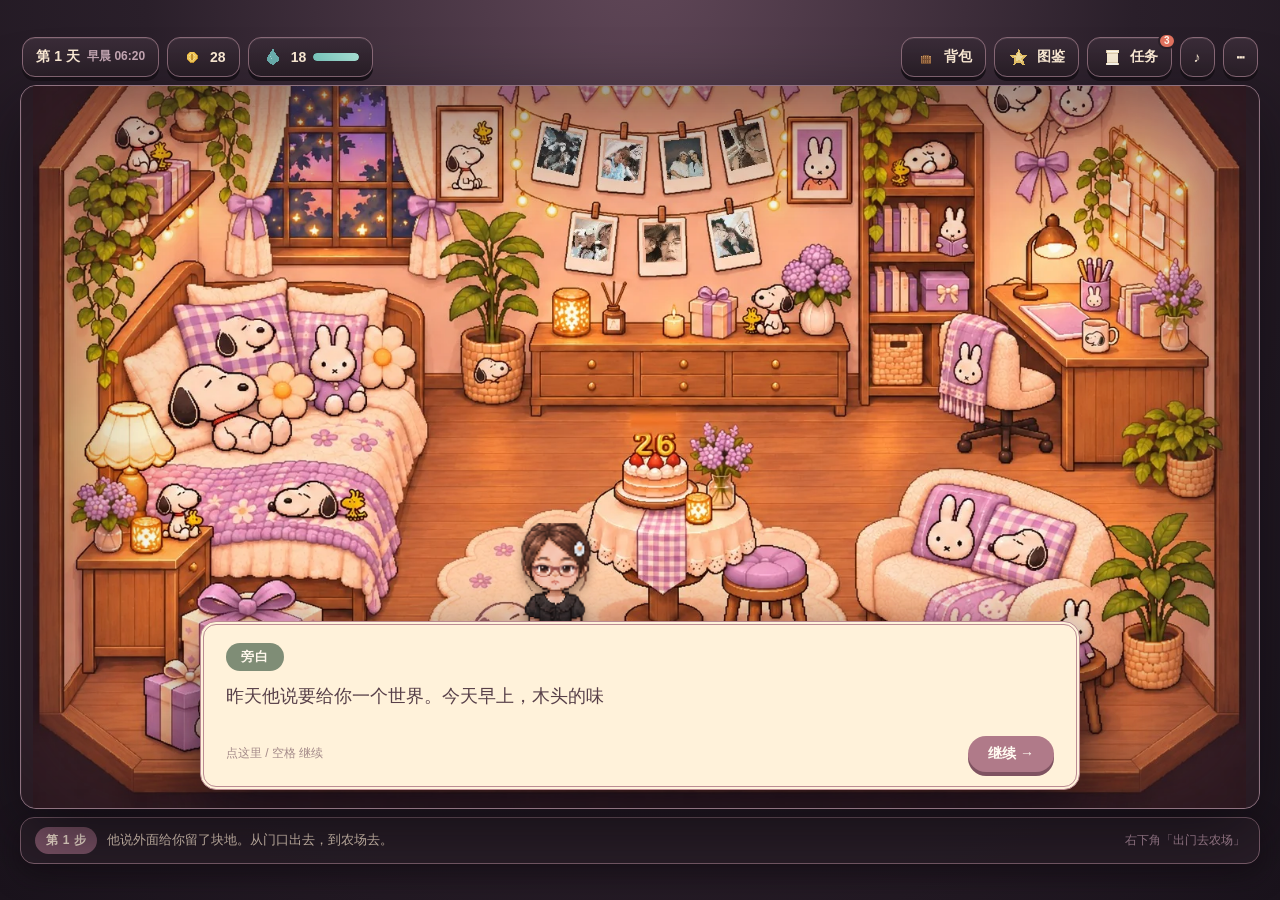
==== world.html @ 927be684 "竖屏适配：cover填满+出口按钮fixed+方向键错开" ====
<!doctype html>
<html lang="zh-CN">
<head>
<meta charset="utf-8">
<meta name="viewport" content="width=device-width, initial-scale=1, viewport-fit=cover">
<meta name="theme-color" content="#2a1f2a">
<link rel="icon" href="assets/icon-192.png" type="image/png">
<link rel="manifest" href="manifest.webmanifest">
<link rel="apple-touch-icon" href="assets/apple-touch-icon.png">
<meta name="apple-mobile-web-app-capable" content="yes">
<meta name="apple-mobile-web-app-title" content="屁屁小屋">
<title>屁屁小屋</title>
<link rel="preload" as="image" href="assets/farm-art.webp">
<link rel="preload" as="image" href="assets/character-sprites-small.webp">
<link rel="stylesheet" href="css/world.css">
</head>
<body data-phase="0">

<div class="game">
  <header class="hud">
    <div class="hud-group">
      <button class="chip day" id="dayChip" title="看看今天的进度">
        <span id="dayLabel">第 1 天</span><span class="sub" id="phaseLabel">早晨</span><span class="wx" id="weatherMark" hidden>☀</span>
      </button>
      <div class="chip" title="金币">
        <img src="assets/ui-coin.png" alt=""><b id="coinValue">0</b>
      </div>
      <div class="chip energy" id="energyChip" title="体力">
        <img src="assets/ui-drop.png" alt=""><b id="energyValue">0</b>
        <span class="bar"><i id="energyBar"></i></span>
      </div>
    </div>
    <div class="hud-group">
      <button class="chip" id="bagButton" title="背包"><img src="assets/tool-basket.png" alt=""><span class="label-long">背包</span></button>
      <button class="chip" id="dexButton" title="图鉴"><img src="assets/ui-star.png" alt=""><span class="label-long">图鉴</span></button>
      <button class="chip" id="questButton" title="任务"><img src="assets/ui-scroll.png" alt=""><span class="label-long">任务</span></button>
      <button class="chip" id="soundButton" title="音乐">♪</button>
      <button class="chip" id="menuButton" title="更多"><span aria-hidden="true">⋯</span></button>
    </div>
  </header>

  <section class="stage" id="stage">
    <div class="art" id="art">

      <!-- ---------------------------------------------------------- 小屋 -->
      <section class="scene" data-scene="cottage">
        <img class="scene-bg" src="assets/room-birthday-26-optimized.webp" alt="温暖的小屋卧室：史努比和米菲的抱枕、照片墙、四份礼物和生日蛋糕" draggable="false">
        <button class="spot" data-action="gallery" style="left:566px;top:120px;width:430px;height:220px" aria-label="看看照片墙"><span class="spot-label">我们的照片</span></button>
        <button class="spot" data-action="gifts" style="left:104px;top:722px;width:430px;height:250px" aria-label="拆礼物"><span class="spot-label">拆礼物</span></button>
        <button class="spot" data-action="cake" style="left:648px;top:452px;width:300px;height:250px" aria-label="看看生日蛋糕"><span class="spot-label">生日蛋糕</span></button>
        <button class="spot" data-action="bed" style="left:86px;top:300px;width:440px;height:460px" aria-label="睡觉"><span class="spot-label">睡觉</span></button>
        <button class="spot" data-action="shelf" style="left:1050px;top:150px;width:190px;height:400px" aria-label="看看书架"><span class="spot-label">书架</span></button>
        <div class="candle-flame" id="flameLeft" style="left:770px;top:542px" hidden aria-hidden="true"></div>
        <div class="candle-flame" id="flameRight" style="left:800px;top:545px" hidden aria-hidden="true"></div>
        <button class="exit" data-exit="farm" style="left:700px;top:916px">出门去农场 →</button>
        <button class="exit" data-exit="tvroom" style="left:1010px;top:952px">客厅 →</button>
      </section>

      <!-- ---------------------------------------------------------- 农场 -->
      <section class="scene" data-scene="farm">
        <img class="scene-bg" src="assets/farm-art.webp" alt="清晨的农场：左边是一间小木屋，中间围着栅栏的一块空地，四周开满向日葵" draggable="false">
        <svg class="field-lines" id="fieldLines" viewBox="0 0 1536 1024" aria-hidden="true"></svg>
        <div class="plots" id="plots"></div>
        <button class="spot" data-action="shop" style="left:118px;top:392px;width:150px;height:150px" aria-label="种子箱"><span class="spot-label">种子箱</span></button>
        <button class="exit" data-exit="cottage" style="left:250px;top:470px">← 回小屋</button>
        <button class="exit" data-exit="lake" style="left:1256px;top:620px">去湖边 →</button>
      </section>

      <!-- ---------------------------------------------------------- 湖边 -->
      <section class="scene" data-scene="lake">
        <img class="scene-bg" src="assets/lake-art.webp" alt="傍晚的湖边：一棵垂柳、木栈道、两张椅子，水面平静" draggable="false">
        <i class="fx water-shine" aria-hidden="true"></i>
        <button class="spot" data-action="fish" style="left:300px;top:470px;width:520px;height:400px" aria-label="在水里钓鱼"><span class="spot-label">钓鱼</span></button>
        <button class="spot spot-rest" data-action="rest" style="left:872px;top:462px;width:222px;height:186px" aria-label="坐在椅子上发呆"><span class="spot-label">发会儿呆</span></button>
        <button class="exit" data-exit="farm" style="left:300px;top:452px">← 回农场</button>
      </section>

      <!-- ---------------------------------------------------------- 客厅 -->
      <section class="scene" data-scene="tvroom">
        <img class="scene-bg" src="assets/tvroom-art.webp" alt="夜里的小客厅：米色沙发、旧电视、落地灯，窗外是星星" draggable="false">
        <i class="fx tv-glow" aria-hidden="true"></i>
        <button class="spot" data-action="tv" style="left:250px;top:262px;width:660px;height:310px" aria-label="一起看电视"><span class="spot-label">一起看电视</span></button>
        <button class="spot" data-action="look" data-text="电视柜最下面那格塞着一叠旧录像带，标签是他写的，字迹很难认。" style="left:452px;top:596px;width:344px;height:104px" aria-label="看看电视柜"><span class="spot-label">看看</span></button>
        <button class="exit" data-exit="cottage" style="left:80px;top:862px">← 回小屋</button>
        <button class="exit" data-exit="bath" style="left:1216px;top:668px">去澡堂 →</button>
      </section>

      <!-- ---------------------------------------------------------- 澡堂 -->
      <section class="scene" data-scene="bath">
        <img class="scene-bg" src="assets/bath-art.webp" alt="木屋澡堂：一只圆木桶冒着热气，木盆、小凳、灯笼" draggable="false">
        <div class="fx steam" aria-hidden="true">
          <i></i><i></i><i></i><i></i><i></i><i></i>
        </div>
        <button class="spot" data-action="bath" style="left:196px;top:458px;width:492px;height:346px" aria-label="一起泡澡"><span class="spot-label">一起泡澡</span></button>
        <button class="spot" data-action="look" data-text="木盆里的水还温着，木瓢浮在上面，慢慢转。" style="left:52px;top:610px;width:176px;height:190px" aria-label="看看木盆"><span class="spot-label">看看</span></button>
        <button class="exit" data-exit="tvroom" style="left:80px;top:880px">← 回客厅</button>
        <button class="exit" data-exit="roof" style="left:1216px;top:700px">上楼顶 →</button>
      </section>

      <!-- ---------------------------------------------------------- 楼顶 -->
      <section class="scene" data-scene="roof">
        <img class="scene-bg" src="assets/roof-art.webp" alt="小楼顶的木台：串灯、坐垫、毯子，远处是湖和银河" draggable="false">
        <i class="fx lamp-glow" aria-hidden="true"></i>
        <i class="fx roof-stars" aria-hidden="true"></i>
        <button class="spot" data-action="stars" style="left:200px;top:664px;width:220px;height:140px" aria-label="坐下看星星"><span class="spot-label">坐下看星星</span></button>
        <button class="spot" data-action="look" data-text="灯笼里的蜡烛只剩一点点，风一大就该灭了。" style="left:548px;top:660px;width:100px;height:160px" aria-label="看看灯笼"><span class="spot-label">看看</span></button>
        <button class="exit" data-exit="bath" style="left:80px;top:900px">← 下楼</button>
      </section>

    </div>

    <div class="night-glow" aria-hidden="true"></div>
    <div class="tint" id="tint" data-phase="0" aria-hidden="true"></div>
    <div class="vignette" aria-hidden="true"></div>
    <div class="ambient" id="ambient" aria-hidden="true"></div>

    <div class="stage-hint" id="stageHint" role="status"></div>

    <nav class="dpad" aria-label="移动">
      <button class="up" data-move="up" aria-label="向上">↑</button>
      <button class="left" data-move="left" aria-label="向左">←</button>
      <button class="down" data-move="down" aria-label="向下">↓</button>
      <button class="right" data-move="right" aria-label="向右">→</button>
    </nav>

    <section class="dialog" id="dialog" role="dialog" aria-live="polite">
      <span class="who" id="dialogWho">他</span>
      <p class="text" id="dialogText"></p>
      <div class="choices" id="dialogChoices" hidden></div>
      <div class="foot">
        <span class="tip" id="dialogTip">点这里 / 空格 继续</span>
        <button class="next" id="dialogNext">继续 →</button>
      </div>
    </section>

    <div class="rotate-note">
      <b>横过来看会更完整 ↻</b>
      <button type="button" id="rotateDismiss">知道了</button>
    </div>
  </section>

  <footer class="taskbar">
    <span class="tag" id="taskTag">今天</span>
    <p id="taskText">先从小屋里出去，看看外面</p>
    <span class="hint" id="taskHint">点地面走动 · 点亮起来的地方</span>
  </footer>
</div>

<div class="toasts" id="toasts" aria-live="polite"></div>

<div class="wish-overlay" id="wishOverlay" hidden>
  <div class="wish-card">
    <img src="assets/wish-cake.png" alt="插着蜡烛的生日蛋糕">
    <p class="kicker" id="wishKicker">26 岁啦</p>
    <h2 id="wishTitle">愿望也一起许好了</h2>
    <p id="wishNote">蜡烛替你把愿望带走了。接下来的日子，慢慢等它实现。</p>
    <button class="btn" id="wishButton">看看他写了什么</button>
  </div>
</div>

<div class="fade" id="fade"></div>

<script src="js/core.js"></script>
<script src="js/weather.js"></script>
<script src="js/ambient.js"></script>
<script src="js/achv.js"></script>
<script src="js/events.js"></script>
<script src="js/daily.js"></script>
<script src="js/ui.js"></script>
<script src="js/world.js"></script>
<script src="js/farm.js"></script>
<script src="js/fishing.js"></script>
<script src="js/rest.js"></script>
<script src="js/npc.js"></script>
<script src="js/story.js"></script>
<script src="js/dinner.js"></script>
<script src="js/moments.js"></script>
<script src="js/boot.js"></script>
<script src="js/pwa.js"></script>
</body>
</html>
---- css/world.css ----
/* 屁屁小屋 · 世界样式
   场景美术是 1536×1024 的定尺寸图层，用 transform 缩放贴合屏幕；
   场景内所有元素都用美术像素坐标，跟着图层一起缩放。 */

*, *::before, *::after { box-sizing: border-box; }

:root {
  --art-w: 1536px;
  --art-h: 1024px;
  --paper: #fff2da;
  --paper-2: #fbe4c6;
  --ink: #584049;
  --ink-soft: #8a6b70;
  --rose: #b07a89;
  --rose-dark: #7f5361;
  --lav: #b9a2cf;
  --gold: #f2ce85;
  --frame: #3b2b33;
  --shadow: 0 18px 46px #1b11188c;
}

html, body { margin: 0; min-height: 100%; }
body {
  background: radial-gradient(ellipse at 50% -10%, #63495a 0%, #2a1f2a 55%, #1b141d 100%);
  color: #fdf4e3;
  font-family: Nunito, "Noto Sans SC", "Microsoft YaHei", sans-serif;
  display: grid;
  place-items: center;
  padding: clamp(8px, 1.6vw, 22px);
  min-height: 100vh;
  overflow: hidden;
}
button { font: inherit; color: inherit; }
[hidden] { display: none !important; }

.game {
  width: min(1240px, 100%);
  display: flex;
  flex-direction: column;
  gap: 8px;
}

/* ------------------------------------------------------------------ hud --- */
.hud {
  display: flex;
  align-items: center;
  justify-content: space-between;
  gap: 10px;
  padding: 0 2px;
}
.hud-group { display: flex; align-items: center; gap: 8px; min-width: 0; }
.chip {
  display: inline-flex;
  align-items: center;
  gap: 7px;
  height: 40px;
  padding: 0 13px;
  border-radius: 13px;
  border: 1px solid #8a6a78;
  background: linear-gradient(#3a2c38, #2b2029);
  box-shadow: 0 4px 0 #1a131a, inset 0 1px 0 #ffffff14;
  color: #ffeed8;
  font-size: 14px;
  font-weight: 800;
  cursor: default;
  white-space: nowrap;
}
.chip img { width: 22px; height: 22px; image-rendering: pixelated; }
.chip[data-badge] { position: relative; }
.chip[data-badge]::after {
  content: attr(data-badge);
  position: absolute;
  top: -5px; right: -5px;
  min-width: 16px;
  height: 16px;
  padding: 0 4px;
  border-radius: 99px;
  background: #e2725f;
  border: 2px solid #2b2029;
  color: #fff6ea;
  font-size: 10px;
  line-height: 12px;
  font-weight: 800;
  text-align: center;
}
.chip .sub { color: #c7a9b6; font-weight: 600; font-size: 12px; }
.chip.day { cursor: pointer; }
.chip.energy .bar {
  position: relative;
  width: 46px;
  height: 8px;
  border-radius: 999px;
  background: #1d161d;
  overflow: hidden;
  box-shadow: inset 0 1px 2px #00000080;
}
.chip.energy .bar i {
  position: absolute; inset: 0 auto 0 0;
  width: 100%;
  background: linear-gradient(90deg, #7cc9c0, #a9e2d6);
  border-radius: 999px;
  transition: width .3s;
}
.chip.energy.low .bar i { background: linear-gradient(90deg, #e08a6a, #f0b07a); }

.hud button.chip { cursor: pointer; }
.hud button.chip:hover { background: linear-gradient(#4a3746, #352832); }
.hud button.chip:active { transform: translateY(2px); box-shadow: 0 2px 0 #1a131a; }

/* ----------------------------------------------------------------- stage --- */
.stage {
  position: relative;
  width: 100%;
  height: clamp(300px, calc(100vh - 176px), 760px);
  border-radius: 16px;
  border: 1px solid #8f7280;
  background: var(--frame);
  overflow: hidden;
  isolation: isolate;
  box-shadow: 0 26px 70px #0a060b99, inset 0 0 0 1px #ffffff10;
  touch-action: none;
}
.art {
  position: absolute;
  left: 0; top: 0;
  width: var(--art-w);
  height: var(--art-h);
  transform-origin: 0 0;
  will-change: transform;
  image-rendering: auto;
}
.scene {
  position: absolute;
  inset: 0;
  width: var(--art-w);
  height: var(--art-h);
  opacity: 0;
  pointer-events: none;
  transition: opacity .38s ease;
}
.scene.active { opacity: 1; pointer-events: auto; }
.scene-bg {
  position: absolute;
  inset: 0;
  width: 100%;
  height: 100%;
  user-select: none;
  -webkit-user-drag: none;
  image-rendering: auto;
}
.scene[data-scene="cottage"] .scene-bg { image-rendering: auto; }

/* hotspots ---------------------------------------------------------------- */
.spot {
  position: absolute;
  border: 0;
  padding: 0;
  background: transparent;
  border-radius: 18px;
  cursor: pointer;
  z-index: 40;
}
.spot::before {
  content: "";
  position: absolute;
  inset: 0;
  border-radius: 18px;
  border: 2px dashed transparent;
  transition: border-color .18s, background .18s, box-shadow .18s;
}
.spot:hover::before, .spot:focus-visible::before {
  border-color: #ffe9b3aa;
  background: #ffe9b31f;
  box-shadow: 0 0 26px #ffd98a55;
}
.spot:focus-visible { outline: none; }
.spot-label {
  position: absolute;
  left: 50%;
  top: 100%;
  transform: translate(-50%, 6px);
  padding: 8px 14px;
  border-radius: 999px;
  background: #2c2029ee;
  border: 1px solid #f0cf9c99;
  color: #ffeacd;
  font-size: 20px;
  font-weight: 800;
  white-space: nowrap;
  opacity: 0;
  transition: opacity .16s, transform .16s;
  pointer-events: none;
  box-shadow: 0 8px 20px #160e16aa;
}
.spot:hover .spot-label, .spot:focus-visible .spot-label { opacity: 1; transform: translate(-50%, 2px); }
.spot.pulse::before { animation: spot-pulse 2.4s ease-in-out infinite; }
@keyframes spot-pulse {
  0%, 100% { border-color: #ffe9b300; }
  45% { border-color: #ffe9b3b3; box-shadow: 0 0 30px #ffd98a66; }
}

/* floating scene exits ---------------------------------------------------- */
.exit {
  position: absolute;
  z-index: 60;
  display: inline-flex;
  align-items: center;
  gap: 8px;
  padding: 12px 20px;
  border-radius: 999px;
  border: 2px solid #f5d7a6;
  background: #3b2a38e6;
  color: #ffeacd;
  font-size: 21px;
  font-weight: 800;
  cursor: pointer;
  box-shadow: 0 8px 22px #170f16aa, inset 0 1px 0 #ffffff22;
  transform: translate(-50%, -50%);
  transition: transform .16s, background .16s;
  white-space: nowrap;
}
.exit:hover { background: #6b4a63ee; transform: translate(-50%, -50%) scale(1.04); }
.exit.pulse { animation: exit-pulse 1.8s ease-in-out infinite; }
@keyframes exit-pulse {
  50% { box-shadow: 0 8px 22px #170f16aa, 0 0 0 6px #ffdf9a33, 0 0 34px #ffd98a88; border-color: #fff0c6; }
}
.exit:active { transform: translate(-50%, -50%) scale(.97); }
/* 竖屏下出口按钮脱离场景、绝对定位到 stage 角落（方向键上方） */
.exit.exit-fixed {
  position: absolute;
  z-index: 96;
  transform: none;
  font-size: 14px;
  padding: 9px 14px;
}

/* field ------------------------------------------------------------------- */
.plots { position: absolute; inset: 0; z-index: 20; }
.field-lines {
  position: absolute;
  inset: 0;
  width: 100%;
  height: 100%;
  z-index: 24;
  pointer-events: none;
  overflow: visible;
}
.field-lines path {
  fill: none;
  stroke: #fff3cf;
  stroke-opacity: .5;
  stroke-width: 3.4;
  stroke-dasharray: 11 13;
  stroke-linecap: round;
}
.plot-zone {
  position: absolute;
  pointer-events: none;
  transition: background .2s;
}
.plot-zone.tilled { background: transparent; box-shadow: none; }
.plot-zone i { position: absolute; inset: 0; display: block; }
.plot-zone .soil {
  background-repeat: repeat;
  background-size: 26px 26px;
  image-rendering: pixelated;
  opacity: 0;
  transition: opacity .3s;
  /* 每格往里缩一点，格子之间留出地缝，不然十二块会连成一大片 */
  transform: scale(.93);
  transform-origin: 50% 55%;
  box-shadow: inset 0 0 0 1px #00000022;
}
.plot-zone.tilled .soil { opacity: 1; }
.plot-zone.dry .soil { background-image: url('../assets/soil-dry.png'); }
.plot-zone.wet .soil { background-image: url('../assets/soil-wet.png'); }
.plot-zone .hover { background: #fff6d6; opacity: 0; transition: opacity .15s; }
.plot { position: absolute; border: 0; background: transparent; padding: 0; cursor: pointer; }
.plot:hover + .plot-zone .hover { opacity: .16; }
.plot .crop {
  position: absolute;
  left: 50%;
  bottom: 30%;
  transform: translate(-50%, 0);
  image-rendering: pixelated;
  pointer-events: none;
  filter: drop-shadow(0 7px 5px #3a2a2366);
  opacity: 0;
  transition: opacity .25s;
}
.plot.has-crop .crop { opacity: 1; }
.plot-zone.ripe { animation: ripe-glow 1.9s ease-in-out infinite; }
@keyframes ripe-glow { 50% { box-shadow: inset 0 0 30px #ffd97caa; background: #ffd97c1f; } }

/* actors ------------------------------------------------------------------ */
.actor {
  position: absolute;
  width: 236px;
  height: 236px;
  z-index: 30;
  background-image: url("../assets/character-sprites-small.webp");
  background-repeat: no-repeat;
  background-size: 400% 500%;
  background-position: calc(var(--frame, 0) * 33.3333%) calc(var(--row, 4) * 25%);
  image-rendering: pixelated;
  /* 姿态靠 --pose-w / --pose-h / --pose-lift 三个变量改写，不换精灵表：
     压扁 = 蹲下或坐下，前倾 = 用力，原样 = 站着走。 */
  transform:
    translate(-50%, calc(-82% - var(--hop, 0px) + var(--pose-lift, 0%)))
    scale(calc(var(--depth, 1) * var(--pose-w, 1)), calc(var(--depth, 1) * var(--pose-h, 1) * var(--breath, 1)))
    rotate(var(--tilt, 0deg));
  transform-origin: 50% 82%;
  transition: transform .24s ease-out;
  pointer-events: none;
  filter: drop-shadow(0 8px 6px #3d2a2166);
  will-change: left, top, transform;
}
.actor[data-pose="sit"] { --pose-h: .74; --pose-w: 1.1; --pose-lift: -7%; }
.actor[data-pose="sleep"] { --pose-h: .46; --pose-w: 1.7; --pose-lift: -16%; }
.actor[data-pose="fish"] { --pose-h: .97; --pose-w: 1.03; --pose-lift: 1%; }
.actor[data-pose="dig"] { --pose-h: .84; --pose-w: 1.08; --pose-lift: 2%; }
.actor[data-pose="reach"] { --pose-h: .93; --pose-w: 1.04; --pose-lift: 1%; }
.actor.shadowed { filter: drop-shadow(0 8px 6px #3d2a2166); }
/* 走路时逐帧改 --hop / --tilt，过渡会把这份起伏抹平，所以走起来先关掉，
   停下再打开，收步就有一下自然的回弹。 */
.actor[data-moving="1"] { transition: none; }

/* 手上的东西 —— 挂在角色里面，跟着一起缩放 ------------------------------- */
.prop {
  position: absolute;
  left: 50%;
  top: 50%;
  transform-origin: 50% 100%;
  opacity: 0;
  pointer-events: none;
  transition: opacity .2s;
}
.actor[data-hold="rod"] .prop-rod,
.actor[data-hold="hoe"] .prop-hoe,
.actor[data-hold="can"] .prop-can,
.actor[data-hold="basket"] .prop-basket,
.npc[data-hold="rod"] .prop-rod,
.npc[data-hold="hoe"] .prop-hoe { opacity: 1; }
/* 他的竿比她的短一点，免得伸到别人身上 */
.npc[data-hold="rod"] .prop-rod {
  width: 146px;
  margin-left: -84px;
  margin-top: -10px;
  transform: rotate(16deg);
}
.npc[data-hold="hoe"] .prop-hoe {
  width: 96px;
  margin-left: -22px;
}
.npc[data-pose="fish"] { --pose-h: .97; --pose-w: 1.03; --pose-lift: 1%; }
.npc[data-pose="sleep"] { --pose-h: .46; --pose-w: 1.7; --pose-lift: -16%; }
.npc[data-pose="dig"] { --pose-h: .84; --pose-w: 1.08; --pose-lift: 2%; }
.npc[data-pose="dig"] .prop-hoe { animation: hoe-swing .5s ease-in-out; }

/* 鱼竿：右端是握把（贴着手），左端挑向水面，杆尖略高 */
.prop-rod {
  width: 214px;
  height: 6px;
  left: 50%;
  top: 50%;
  margin-left: -126px;
  margin-top: 8px;
  border-radius: 3px;
  transform-origin: 100% 50%;
  transform: rotate(12deg);
  background: linear-gradient(270deg, #3f2a1a, #6f4c2f 30%, #a3764a 80%, #f0dfba);
  box-shadow: 0 0 0 1.5px #25170faa, 0 3px 5px #25170f55;
}
.prop-rod::after {
  content: '';
  position: absolute;
  left: -3px;
  top: 1px;
  width: 10px;
  height: 3px;
  border-radius: 2px;
  background: #f0e2c6;
}
.prop-rod::before {
  content: '';
  position: absolute;
  right: 40px;
  top: 50%;
  width: 13px;
  height: 11px;
  margin-top: -6px;
  border-radius: 3px;
  background: #3f2c1e;
  box-shadow: inset 0 2px 0 #6d4d33;
}
.prop-hoe {
  width: 104px;
  height: 7px;
  margin-left: -26px;
  margin-top: 6px;
  border-radius: 4px;
  background: linear-gradient(90deg, #7d5637, #a97c50);
  transform: rotate(-40deg);
  transform-origin: 100% 50%;
  box-shadow: 0 2px 0 #3d2a1e55;
}
.prop-hoe::after {
  content: '';
  position: absolute;
  left: -14px;
  top: -6px;
  width: 22px;
  height: 20px;
  border-radius: 4px 4px 10px 4px;
  background: linear-gradient(160deg, #cfd6dd, #8e9aa6);
  box-shadow: inset 0 -3px 0 #6f7a84;
}
.actor[data-pose="dig"] .prop-hoe { animation: hoe-swing .5s ease-in-out; }
@keyframes hoe-swing {
  0% { transform: rotate(-40deg); }
  34% { transform: rotate(-78deg); }
  68% { transform: rotate(-14deg); }
  100% { transform: rotate(-40deg); }
}
.actor-shadow {
  position: absolute;
  width: 108px;
  height: 30px;
  border-radius: 50%;
  background: radial-gradient(ellipse, #2f2028bb 0%, #2f202855 46%, transparent 72%);
  transform: translate(-50%, -30%);
  z-index: 29;
  pointer-events: none;
  will-change: left, top;
}

/* the boy ---------------------------------------------------------------- */
.npc {
  position: absolute;
  width: 236px;
  height: 236px;
  background-image: url("../assets/male-sprites-v1-small.webp");
  background-repeat: no-repeat;
  background-size: 400% 500%;
  background-position: calc(var(--frame, 0) * 33.3333%) calc(var(--row, 0) * 25%);
  image-rendering: pixelated;
  transform:
    translate(-50%, calc(-82% + var(--bob, 0px) + var(--pose-lift, 0%)))
    scale(calc(var(--depth, 1) * var(--pose-w, 1)), calc(var(--depth, 1) * var(--pose-h, 1) * var(--breath, 1)))
    rotate(var(--tilt, 0deg));
  transform-origin: 50% 82%;
  /* 这两条原来写了两遍 transition，后者把 transform 的过渡整条盖掉了，
     所以他换姿态是瞬移。合成一条。 */
  transition: transform .24s ease-out, opacity .3s;
  pointer-events: none;
  filter: drop-shadow(0 8px 6px #3d2a2166);
  will-change: left, top;
}
.npc-shadow {
  position: absolute;
  width: 104px;
  height: 28px;
  border-radius: 50%;
  background: radial-gradient(ellipse, #2f2028b3 0%, #2f202855 46%, transparent 72%);
  transform: translate(-50%, -30%);
  pointer-events: none;
}
.npc-bubble {
  position: absolute;
  left: 50%;
  top: -18px;
  transform: translate(-50%, -100%);
  min-width: 46px;
  height: 46px;
  padding: 0 10px;
  border-radius: 999px;
  background: #fff4dd;
  border: 3px solid #b0808f;
  color: #7d5464;
  font-size: 26px;
  font-weight: 800;
  line-height: 40px;
  text-align: center;
  box-shadow: 0 7px 16px #24152199;
  animation: bubble-bob 2s ease-in-out infinite;
}
.npc-bubble::after {
  content: "";
  position: absolute;
  left: 50%;
  bottom: -11px;
  transform: translateX(-50%);
  border-width: 11px 9px 0;
  border-style: solid;
  border-color: #fff4dd transparent transparent;
}
@keyframes bubble-bob { 50% { transform: translate(-50%, -112%); } }

.hearts {
  position: absolute;
  left: 50%;
  top: -30px;
  transform: translateX(-50%);
  display: flex;
  gap: 4px;
  font-size: 22px;
  color: #ff9db8;
  text-shadow: 0 3px 6px #7c3f5b;
  pointer-events: none;
}

/* quest arrow ------------------------------------------------------------- */
.quest-arrow {
  position: absolute;
  z-index: 70;
  width: 54px;
  height: 54px;
  transform: translate(-50%, -100%);
  pointer-events: none;
  animation: arrow-bob 1.4s ease-in-out infinite;
  filter: drop-shadow(0 4px 6px #2a1a26aa);
}
.quest-arrow::before {
  content: "";
  position: absolute;
  inset: 0;
  background: #ffdf9a;
  clip-path: polygon(50% 100%, 0 22%, 26% 22%, 26% 0, 74% 0, 74% 22%, 100% 22%);
  border-radius: 6px;
}
@keyframes arrow-bob { 50% { transform: translate(-50%, -118%); } }

/* time of day ------------------------------------------------------------- */
.tint {
  position: absolute;
  inset: -2%;
  z-index: 80;
  pointer-events: none;
  transition: background 1.6s ease, opacity 1.6s ease;
  mix-blend-mode: normal;
}
.tint[data-phase="1"] { background: linear-gradient(#ffdca81f, #ffbb7a0f); }
.tint[data-phase="2"] { background: linear-gradient(#ff9a5a3d, #a8477a3d); }
.tint[data-phase="3"] { background: linear-gradient(#2a2352b8, #120f2ed9); }
.vignette {
  position: absolute;
  inset: 0;
  z-index: 81;
  pointer-events: none;
  box-shadow: inset 0 0 120px 30px #1a0f18a0;
}
.night-glow {
  position: absolute;
  inset: 0;
  z-index: 82;
  pointer-events: none;
  opacity: 0;
  transition: opacity 1.4s;
  background:
    radial-gradient(circle at 24% 44%, #ffd98a2e 0%, transparent 34%),
    radial-gradient(circle at 76% 46%, #ffd98a26 0%, transparent 32%);
}
.stage[data-phase="3"] .night-glow { opacity: 1; }

/* 发呆：光变软，几粒浮尘慢慢往上飘 ---------------------------------------- */
.doze {
  position: absolute;
  inset: 0;
  z-index: 83;
  pointer-events: none;
  opacity: 0;
  transition: opacity 1.1s ease;
  background:
    radial-gradient(ellipse at 50% 64%, #ffe7bb00 34%, #2a1a2659 100%),
    linear-gradient(#ffe9c21f, #ffe9c20a);
}
.doze.show { opacity: 1; }
.doze i {
  position: absolute;
  width: 5px;
  height: 5px;
  border-radius: 50%;
  background: #fff5da;
  box-shadow: 0 0 9px #ffe4a6;
  opacity: 0;
}
.doze.show i { animation: doze-mote 6.4s linear infinite; }
.doze i:nth-child(1) { left: 18%; bottom: 26%; animation-delay: 0s; }
.doze i:nth-child(2) { left: 31%; bottom: 34%; animation-delay: 1.4s; }
.doze i:nth-child(3) { left: 47%; bottom: 22%; animation-delay: 2.6s; }
.doze i:nth-child(4) { left: 62%; bottom: 31%; animation-delay: .8s; }
.doze i:nth-child(5) { left: 74%; bottom: 24%; animation-delay: 3.4s; }
.doze i:nth-child(6) { left: 86%; bottom: 36%; animation-delay: 2s; }
@keyframes doze-mote {
  0% { opacity: 0; transform: translateY(0) scale(.6); }
  18% { opacity: .9; }
  100% { opacity: 0; transform: translateY(-130px) scale(1.05); }
}

/* stage ui ---------------------------------------------------------------- */
.stage-hint {
  position: absolute;
  left: 50%;
  top: 12px;
  transform: translateX(-50%);
  z-index: 90;
  padding: 9px 18px;
  border-radius: 999px;
  background: #241a22dd;
  border: 1px solid #f2d2a566;
  color: #ffeacd;
  font-size: 13px;
  white-space: nowrap;
  box-shadow: 0 8px 22px #120c13aa;
  opacity: 0;
  transition: opacity .35s;
  pointer-events: none;
  max-width: calc(100% - 24px);
  overflow: hidden;
  text-overflow: ellipsis;
}
.stage-hint.show { opacity: 1; }

.rotate-note {
  position: absolute;
  left: 50%;
  top: 8px;
  transform: translateX(-50%);
  z-index: 95;
  display: none;
  align-items: center;
  gap: 8px;
  padding: 5px 6px 5px 12px;
  border-radius: 999px;
  background: #241a22ee;
  border: 1px solid #f0d3a399;
  color: #ffeacd;
  font-size: 11.5px;
  line-height: 1.4;
  white-space: nowrap;
  box-shadow: 0 10px 26px #0d070faa;
}
.rotate-note b { font-size: 11.5px; font-weight: 800; }
.rotate-note button {
  border: 1px solid #c9a7a0;
  background: #4b3742;
  border-radius: 999px;
  padding: 4px 11px;
  cursor: pointer;
  font-weight: 800;
  font-size: 11px;
  color: #ffeacd;
}
@media (max-width: 560px) and (orientation: portrait) {
  .stage.is-short .rotate-note { display: flex; }
}

/* dpad -------------------------------------------------------------------- */
.dpad {
  position: absolute;
  right: 12px;
  bottom: 12px;
  z-index: 92;
  display: none;
  grid-template-columns: repeat(3, 46px);
  grid-template-rows: repeat(3, 46px);
  gap: 4px;
  opacity: .92;
}
.dpad button {
  border: 1px solid #a2828f;
  border-radius: 12px;
  background: #36283499;
  color: #ffeacd;
  font-size: 19px;
  backdrop-filter: blur(4px);
  touch-action: none;
}
.dpad button:active { background: #75506a; transform: scale(.94); }
.dpad .up { grid-area: 1 / 2; }
.dpad .left { grid-area: 2 / 1; }
.dpad .down { grid-area: 2 / 2; }
.dpad .right { grid-area: 2 / 3; }
@media (hover: none), (max-width: 900px) { .dpad { display: grid; } }

/* task strip -------------------------------------------------------------- */
.taskbar {
  display: flex;
  align-items: center;
  gap: 10px;
  padding: 9px 14px;
  border-radius: 14px;
  background: #2b202ae6;
  border: 1px solid #7d5f6d;
  box-shadow: 0 10px 26px #120c1399;
  font-size: 13px;
  min-height: 46px;
}
.taskbar .tag {
  flex: none;
  padding: 5px 11px;
  border-radius: 999px;
  background: #7d5468;
  color: #ffeedd;
  font-weight: 800;
  font-size: 12px;
  letter-spacing: .04em;
}
.taskbar p { margin: 0; color: #f0dcc8; min-width: 0; overflow: hidden; text-overflow: ellipsis; }
.taskbar .hint { margin-left: auto; color: #b793a5; font-size: 12px; white-space: nowrap; }

/* --------------------------------------------------------------- dialogue --- */
.dialog {
  position: absolute;
  left: 50%;
  bottom: 18px;
  transform: translate(-50%, 14px);
  width: min(880px, calc(100% - 28px));
  z-index: 120;
  padding: 18px 22px 14px;
  border-radius: 16px;
  border: 4px double #bb8b93;
  background: var(--paper);
  color: var(--ink);
  box-shadow: 0 22px 60px #150d16cc;
  opacity: 0;
  pointer-events: none;
  transition: opacity .22s, transform .22s;
  display: flex;
  flex-direction: column;
  max-height: calc(100% - 24px);
}
.dialog.open { opacity: 1; transform: translate(-50%, 0); pointer-events: auto; }
.dialog .who {
  display: inline-block;
  align-self: flex-start;
  padding: 5px 15px;
  border-radius: 999px;
  background: #9d667e;
  color: #fff8ed;
  font-size: 13px;
  font-weight: 800;
  letter-spacing: .06em;
}
.dialog .who.narrator { background: #7f8d76; }
.dialog .text {
  margin: 10px 0 8px;
  font-size: clamp(15px, 1.5vw, 18px);
  line-height: 1.75;
  min-height: 2.6em;
  white-space: pre-wrap;
  /* 长台词不要顶破对话框 */
  flex: 1 1 auto;
  overflow-y: auto;
  scrollbar-width: thin;
  -webkit-overflow-scrolling: touch;
}
.dialog .foot { display: flex; align-items: center; justify-content: space-between; gap: 12px; }
.dialog .tip { color: #a58b8a; font-size: 12px; }
.dialog .next {
  border: 0;
  border-radius: 999px;
  background: var(--rose);
  color: #fffaf1;
  padding: 9px 20px;
  font-weight: 800;
  font-size: 14px;
  cursor: pointer;
  box-shadow: 0 4px 0 var(--rose-dark);
}
.dialog .next:active { transform: translateY(2px); box-shadow: 0 2px 0 var(--rose-dark); }
.dialog .choices { display: flex; flex-wrap: wrap; gap: 8px; margin-top: 4px; }
.dialog .choices button {
  border: 2px solid #d3a9ad;
  background: #fff7e8;
  color: #7b5462;
  border-radius: 12px;
  padding: 9px 16px;
  font-weight: 800;
  font-size: 14px;
  cursor: pointer;
}
.dialog .choices button:hover { background: #ffe9e3; border-color: var(--rose); }

/* ----------------------------------------------------------------- panels --- */
.sheet {
  position: fixed;
  inset: 0;
  z-index: 200;
  display: grid;
  place-items: center;
  padding: 18px;
  background: #120c14b8;
  backdrop-filter: blur(5px);
  animation: fade-in .2s ease-out;
}
@keyframes fade-in { from { opacity: 0; } }
.card {
  width: min(560px, 100%);
  max-height: min(86vh, 720px);
  display: flex;
  flex-direction: column;
  border-radius: 18px;
  border: 4px double #bb8b93;
  background: var(--paper);
  color: var(--ink);
  box-shadow: 0 26px 80px #080509cc;
  animation: pop-in .24s cubic-bezier(.2, .9, .3, 1.2);
  overflow: hidden;
}
@keyframes pop-in { from { opacity: 0; transform: translateY(14px) scale(.97); } }
.card-head {
  display: flex;
  align-items: center;
  gap: 12px;
  padding: 16px 18px 12px;
  border-bottom: 2px dashed #e0c3a8;
}
.card-head h2 { margin: 0; font-size: 19px; color: #5b3f4a; letter-spacing: .02em; }
.card-head .kicker {
  margin-left: auto;
  font-size: 10px;
  letter-spacing: .22em;
  color: #b08e8c;
  font-weight: 800;
}
.card-head .x {
  border: 1px solid #cda9a6;
  background: #fff7e8;
  color: #8a626a;
  width: 30px; height: 30px;
  border-radius: 9px;
  cursor: pointer;
  font-size: 17px;
  line-height: 1;
}
.card-body { padding: 16px 18px 20px; overflow-y: auto; overscroll-behavior: contain; }
.card-body::-webkit-scrollbar { width: 7px; }
.card-body::-webkit-scrollbar-track { background: #00000008; border-radius: 99px; }
.card-body::-webkit-scrollbar-thumb { background: #d6bfa1; border-radius: 99px; }
.card-body::-webkit-scrollbar-thumb:hover { background: #c6ab8a; }
.card-body p { margin: 0 0 12px; font-size: 14px; line-height: 1.7; color: #7a6064; }
.card-foot { padding: 0 18px 16px; display: flex; gap: 8px; }

.btn {
  border: 0;
  border-radius: 12px;
  background: var(--rose);
  color: #fffaf1;
  padding: 10px 18px;
  font-weight: 800;
  font-size: 14px;
  cursor: pointer;
  box-shadow: 0 3px 0 var(--rose-dark);
}
.btn:active { transform: translateY(2px); box-shadow: 0 1px 0 var(--rose-dark); }
.btn.pale { background: #f7dfd9; color: #835b6b; box-shadow: 0 3px 0 #d6b2b6; }
.btn.ghost { background: transparent; color: #8a626a; box-shadow: none; border: 1px solid #d3b3b0; }
.btn:disabled { opacity: .45; cursor: not-allowed; box-shadow: none; }

/* inventory grid ---------------------------------------------------------- */
.grid { display: grid; grid-template-columns: repeat(auto-fill, minmax(84px, 1fr)); gap: 9px; }
.slot {
  position: relative;
  display: grid;
  place-items: center;
  gap: 2px;
  padding: 10px 6px 7px;
  border-radius: 13px;
  border: 2px solid #e3c8ab;
  background: linear-gradient(#fdf3e0, #f4e2c6);
  cursor: pointer;
  transition: transform .14s, border-color .14s;
}
.slot:hover { transform: translateY(-3px); border-color: var(--rose); }
.slot img { width: 44px; height: 44px; object-fit: contain; image-rendering: pixelated; filter: drop-shadow(0 3px 2px #8a6a5a33); }
.slot b { font-size: 11px; color: #74545d; font-weight: 800; }
.slot .n {
  position: absolute;
  right: 5px; bottom: 4px;
  padding: 0 5px;
  border-radius: 7px;
  background: #7a5566;
  color: #fff6e6;
  font-size: 10px;
  font-weight: 800;
  line-height: 15px;
}
.slot.empty { opacity: .38; cursor: default; }
.slot.empty:hover { transform: none; border-color: #e3c8ab; }
.slot.selected { border-color: var(--rose); box-shadow: 0 0 0 3px #d98ead44; }

.detail {
  margin-top: 14px;
  padding: 14px;
  border-radius: 14px;
  background: #f7e2dc;
  display: flex;
  gap: 14px;
  align-items: center;
}
.detail img { width: 64px; height: 64px; image-rendering: pixelated; flex: none; }
.detail .meta { min-width: 0; }
.detail h3 { margin: 0 0 3px; font-size: 15px; color: #5f414a; }
.detail p { margin: 0 0 8px; font-size: 12px; line-height: 1.6; color: #7c5c63; }
.detail .row { display: flex; gap: 7px; flex-wrap: wrap; }

/* collection -------------------------------------------------------------- */
.dex { display: grid; grid-template-columns: repeat(auto-fill, minmax(98px, 1fr)); gap: 8px; }
.dex-item {
  position: relative;
  display: grid;
  place-items: center;
  gap: 2px;
  padding: 12px 5px 7px;
  border-radius: 12px;
  background: #f8ead4;
  border: 2px solid #e1cbaf;
  text-align: center;
  font: inherit;
  cursor: pointer;
  transition: transform .12s ease, box-shadow .12s ease, border-color .12s ease;
}
.dex-item:hover, .dex-item:focus-visible {
  transform: translateY(-2px);
  border-color: var(--tone, #e1cbaf);
  box-shadow: 0 6px 14px #7c5a4a22;
  outline: none;
}
.dex-item:active { transform: translateY(0) scale(.98); }
.dex-item img { width: 40px; height: 40px; image-rendering: pixelated; }
.dex-item strong { font-size: 11px; color: #5f414a; font-weight: 800; line-height: 1.2; }
.dex-item em { font-style: normal; font-size: 9px; color: #a08a86; font-weight: 700; line-height: 1.25; }
.dex-item .rarity { position: absolute; top: 6px; right: 7px; display: flex; gap: 2px; }
.dex-item .rarity i { width: 4px; height: 4px; border-radius: 50%; background: #e6d8c4; }
.dex-item .rarity i.on { background: var(--c, #b9a898); }
.dex-item.unknown img { filter: brightness(0) opacity(.15); }
.dex-item.unknown strong { color: #bda9a0; letter-spacing: .06em; }
.dex-item.unknown em { color: #c0aea4; font-size: 8.5px; }

.dex-head { margin-bottom: 16px; }
.dex-bar { height: 9px; border-radius: 99px; background: #ecdcc6; overflow: hidden; }
.dex-bar i { display: block; height: 100%; border-radius: 99px; background: linear-gradient(90deg, #f2c273, #e08a5a); transition: width .5s ease; }
.dex-head p { margin: 8px 0 0; font-size: 12px; color: #97787f; }
.dex-note { margin: 16px 0 0; font-size: 11px; color: #b09a94; }
.dex-blank { font-size: 13px; color: #7b5a60; }
.dex-blank b { color: #c07a63; }
.dex-section h4 {
  margin: 4px 0 10px;
  font-size: 12px;
  letter-spacing: .14em;
  color: #a5838a;
  font-weight: 800;
}
.dex-section + .dex-section { margin-top: 18px; }

/* shop -------------------------------------------------------------------- */
.shop-row {
  display: flex;
  align-items: center;
  gap: 12px;
  padding: 10px;
  border-radius: 13px;
  background: #f8ead4;
  border: 2px solid #e3cbae;
}
.shop-row + .shop-row { margin-top: 8px; }
.shop-row img { width: 40px; height: 40px; image-rendering: pixelated; }
.shop-row .info { min-width: 0; flex: 1; }
.shop-row strong { display: block; font-size: 14px; color: #5f414a; }
.shop-row small { color: #8f7078; font-size: 11px; }
.price { display: inline-flex; align-items: center; gap: 4px; font-weight: 800; color: #8a6a3a; font-size: 13px; }
.price img { width: 16px; height: 16px; image-rendering: pixelated; }
.shop-head {
  margin: 18px 0 9px;
  font-size: 12px;
  letter-spacing: .12em;
  color: #a5838a;
  font-weight: 800;
}
.shop-row.tool { background: #f5e6d0; }
.shop-row.tool.owned { opacity: .72; }
.shop-row.tool.owned .price { color: #7d9a68; }

/* quests ------------------------------------------------------------------ */
.qlist { display: grid; gap: 8px; }
.qitem {
  display: flex;
  gap: 10px;
  align-items: flex-start;
  padding: 11px 12px;
  border-radius: 12px;
  background: #f8ead4;
  border: 2px solid #e3cbae;
  font-size: 13px;
  color: #6f535b;
  line-height: 1.6;
}
.qitem .mark {
  flex: none;
  width: 20px; height: 20px;
  border-radius: 50%;
  display: grid; place-items: center;
  background: #dcc4a6;
  color: #fff;
  font-size: 12px;
  font-weight: 800;
  margin-top: 1px;
}
.qitem.done { opacity: .62; }
.qitem.done .mark { background: #9cbf8a; }
.qitem.now { border-color: var(--rose); background: #fdeee4; box-shadow: 0 0 0 2px #d98ead33; }
.qitem.now .mark { background: var(--rose); }

/* 今天的三件小事 ---------------------------------------------------------- */
.goals { margin-bottom: 18px; }
.goals h4, .qhead {
  margin: 0 0 8px;
  font-size: 12px;
  letter-spacing: .12em;
  color: #a5838a;
  font-weight: 800;
}
.qhead { margin-top: 6px; }
.goal {
  display: flex;
  align-items: center;
  gap: 9px;
  padding: 8px 11px;
  border-radius: 11px;
  background: #f8ead4;
  border: 2px solid #e3cbae;
  font-size: 12.5px;
  color: #6f535b;
}
.goal + .goal { margin-top: 6px; }
.goal .mark {
  flex: none;
  width: 18px; height: 18px;
  border-radius: 50%;
  display: grid; place-items: center;
  background: #dcc4a6;
  color: #fff;
  font-size: 11px;
  font-weight: 800;
}
.goal > div { flex: 1; min-width: 0; }
.goal strong { display: block; font-size: 12.5px; font-weight: 700; }
.goal .gbar {
  display: block;
  height: 4px;
  margin-top: 5px;
  border-radius: 99px;
  background: #e8d8c0;
  overflow: hidden;
}
.goal .gbar i { display: block; height: 100%; border-radius: 99px; background: #e2a06a; transition: width .35s ease; }
.goal .num { flex: none; font-size: 11px; font-weight: 800; color: #a8806a; }
.goal.done { background: #eef3e4; border-color: #bdd0ac; opacity: .85; }
.goal.done .mark { background: #9cbf8a; }
.goal.done .num { color: #6f9558; }
.goal.done .gbar i { background: #9cbf8a; }
.goals-tip { margin: 8px 0 0; font-size: 11px; color: #b09a94; }

/* toast ------------------------------------------------------------------- */
.toasts {
  position: fixed;
  left: 50%;
  top: 18px;
  transform: translateX(-50%);
  z-index: 300;
  display: grid;
  gap: 7px;
  justify-items: center;
  pointer-events: none;
}
.toast {
  display: inline-flex;
  align-items: center;
  gap: 8px;
  padding: 9px 16px;
  border-radius: 999px;
  background: #241a22ee;
  border: 1px solid #f0d3a399;
  color: #ffeacd;
  font-size: 13px;
  font-weight: 700;
  box-shadow: 0 10px 26px #0d070faa;
  animation: toast-in .22s ease-out;
}
.toast img { width: 20px; height: 20px; image-rendering: pixelated; }
.toast.out { animation: toast-out .3s ease-in forwards; }
@keyframes toast-in { from { opacity: 0; transform: translateY(-8px); } }
@keyframes toast-out { to { opacity: 0; transform: translateY(-8px); } }

/* fishing overlay --------------------------------------------------------- */
.bobber {
  position: absolute;
  width: 16px;
  height: 16px;
  z-index: 45;
  border-radius: 50%;
  background: radial-gradient(circle at 35% 30%, #ff8f8f 0 34%, #c9413f 35%);
  border: 2px solid #f6e3c8;
  transform: translate(-50%, -50%);
  pointer-events: none;
  box-shadow: 0 0 0 3px #ffffff22;
  transition: opacity .2s;
}
.ripple {
  position: absolute;
  z-index: 44;
  width: 26px;
  height: 26px;
  border: 2px solid #ffffffaa;
  border-radius: 50%;
  transform: translate(-50%, -50%) scale(.4);
  pointer-events: none;
  animation: ripple-out 1.6s ease-out infinite;
}
@keyframes ripple-out {
  to { transform: translate(-50%, -50%) scale(2.6); opacity: 0; }
}
.bite {
  position: absolute;
  z-index: 46;
  transform: translate(-50%, -160%);
  font-size: 46px;
  font-weight: 900;
  color: #fff3c4;
  text-shadow: 0 4px 0 #c05a3c, 0 0 22px #ffbf6e;
  animation: bite-pop .5s cubic-bezier(.2, 1.6, .4, 1);
  pointer-events: none;
}
@keyframes bite-pop { from { transform: translate(-50%, -160%) scale(.2); opacity: 0; } }

.fishline {
  position: absolute;
  z-index: 43;
  height: 2px;
  transform-origin: 0 50%;
  background: linear-gradient(90deg, #f6e7cf, #ffffffcc);
  pointer-events: none;
  opacity: .8;
}

/* achievements ------------------------------------------------------------- */
.achv-list { display: grid; gap: 7px; }
.achv {
  display: grid;
  grid-template-columns: 22px 1fr auto;
  gap: 9px;
  align-items: start;
  padding: 9px 12px;
  border-radius: 11px;
  background: #2f2331cc;
  border: 1px solid #6d5566aa;
}
.achv.done { background: #3b2b3ae6; border-color: #d8b07399; }
.achv .mark {
  font-size: 14px;
  line-height: 1.5;
  color: #8a7280;
  text-align: center;
}
.achv.done .mark { color: #ffd47f; }
.achv strong { display: block; font-size: 14px; color: #ffeacd; }
.achv em {
  display: block;
  font-style: normal;
  font-size: 12px;
  color: #c3aaB6;
  margin-top: 1px;
}
.achv .num {
  font-size: 11px;
  font-weight: 800;
  color: #9d8794;
  white-space: nowrap;
  padding-top: 2px;
}
.achv.done .num { color: #ffd47f; }
.achv .bar {
  display: block;
  height: 4px;
  margin-top: 6px;
  border-radius: 999px;
  background: #1e1620aa;
  overflow: hidden;
}
.achv .bar i {
  display: block;
  height: 100%;
  border-radius: 999px;
  background: linear-gradient(90deg, #b98a5a, #e8c88a);
}

/* weather ------------------------------------------------------------------ */
.chip.day .wx {
  margin-left: 6px;
  font-size: 13px;
  opacity: .85;
}
.chip.day .wx[hidden] { display: none; }

/* 雨丝：每条是 tile 里的一段斜线，两端淡出，所以是短线不是划痕 */
/* 雨丝：每条是 tile 里的一段斜线，两端淡出，所以是短线不是划痕 */
/* 雨丝：每条是 tile 里的一段斜线，两端淡出，所以是短线不是划痕 */
/* 雨丝：斜线很长，用 mask 在竖直方向切成一截一截，才像下雨不像刮痕 */
/* 雨丝：斜线很长，用 mask 在竖直方向切成一截一截，才像下雨不像刮痕 */
.rain {
  position: absolute;
  inset: -12% -8%;
  z-index: 84;
  pointer-events: none;
  opacity: 0;
  transition: opacity 1.4s ease;
  background-image:
    repeating-linear-gradient(74deg, transparent 0 11px, #cfe3ff5c 11px 12px, transparent 12px 23px),
    repeating-linear-gradient(72deg, transparent 0 19px, #c3dcff4a 19px 20px, transparent 20px 39px),
    repeating-linear-gradient(75deg, transparent 0 34px, #dcecff2a 34px 35px, transparent 35px 69px);
  background-size: 200% 200%, 260% 260%, 340% 340%;
  -webkit-mask-image: repeating-linear-gradient(180deg, #000 0 74px, #0000 74px 132px);
  mask-image: repeating-linear-gradient(180deg, #000 0 74px, #0000 74px 132px);
  animation: rain-sheet .68s linear infinite;
}
.rain.on { opacity: .9; }
@keyframes rain-sheet {
  0% { background-position: 0 0, 40px 0, 12px 0; }
  100% { background-position: -42px 260px, 74px 330px, 30px 380px; }
}
.stage[data-weather="rain"] .tint {
  background: linear-gradient(#4a5a7a3d, #2e3a5240);
}
.stage[data-weather="cloud"] .tint {
  background: linear-gradient(#9aa3b51f, #6f72801a);
}
.stage[data-weather="rain"] .scene-bg { filter: saturate(.82) brightness(.9); }
/* 小屏上雨丝要拉稀，不然糊成一片 */
@media (max-width: 620px) {
  .rain {
    background-image:
      repeating-linear-gradient(74deg, transparent 0 24px, #cfe3ff48 24px 25.5px, transparent 25.5px 49px),
      repeating-linear-gradient(72deg, transparent 0 41px, #c3dcff38 41px 42.5px, transparent 42.5px 83px);
    background-size: 200% 200%, 300% 300%;
    -webkit-mask-image: repeating-linear-gradient(180deg, #000 0 92px, #0000 92px 168px);
    mask-image: repeating-linear-gradient(180deg, #000 0 92px, #0000 92px 168px);
  }
}
/* 小屏上雨丝要拉稀，不然糊成一片 */
@media (max-width: 620px) {
  .rain {
    background-image:
      repeating-linear-gradient(101deg, transparent 0 22px, #d8ecff55 22px 23.5px, transparent 23.5px 45px),
      repeating-linear-gradient(98deg, transparent 0 37px, #cfe6ff40 37px 38.5px, transparent 38.5px 75px);
    background-size: 200% 200%, 300% 300%;
  }
}
@media (prefers-reduced-motion: reduce) {
  .rain { animation: none; opacity: .5; }
}

/* ambient particles -------------------------------------------------------- */
.ambient {
  position: absolute;
  inset: 0;
  z-index: 85;
  pointer-events: none;
  overflow: hidden;
}
.ambient i {
  position: absolute;
  display: block;
  border-radius: 50%;
  background: var(--c, #fff);
  opacity: 0;
  will-change: transform, opacity;
}
.ambient[data-kind="mote"] i {
  filter: blur(.4px);
  animation: drift-up var(--dur, 18s) linear var(--delay, 0s) infinite;
}
.ambient[data-kind="pollen"] i {
  box-shadow: 0 0 4px var(--c);
  animation: drift-right var(--dur, 20s) linear var(--delay, 0s) infinite;
}
.ambient[data-kind="gnat"] i {
  animation: gnat-wobble var(--dur, 12s) ease-in-out var(--delay, 0s) infinite;
}
.ambient[data-kind="firefly"] i {
  box-shadow: 0 0 8px 2px #d8ffa066;
  animation: firefly-float var(--dur, 10s) ease-in-out var(--delay, 0s) infinite;
}
@keyframes drift-up {
  0% { opacity: 0; transform: translate(0, 0) scale(.8); }
  12% { opacity: var(--o, .6); }
  80% { opacity: var(--o, .6); }
  100% { opacity: 0; transform: translate(var(--dx, 20px), var(--dy, -120px)) scale(1.1); }
}
@keyframes drift-right {
  0% { opacity: 0; transform: translate(0, 0); }
  15% { opacity: var(--o, .6); }
  85% { opacity: var(--o, .6); }
  100% { opacity: 0; transform: translate(calc(var(--dx, 40px) * -1.6), var(--dy, -90px)); }
}
@keyframes gnat-wobble {
  0% { opacity: 0; transform: translate(0, 0); }
  20% { opacity: var(--o, .5); }
  35% { transform: translate(calc(var(--dx, 20px) * .5), var(--dy, -30px)); }
  55% { opacity: 0; }
  70% { opacity: var(--o, .5); transform: translate(var(--dx, 20px), calc(var(--dy, -30px) * .4)); }
  100% { opacity: 0; transform: translate(0, var(--dy, -30px)); }
}
@keyframes firefly-float {
  0% { opacity: 0; transform: translate(0, 0) scale(.7); }
  18% { opacity: var(--o, .8); }
  42% { opacity: .1; transform: translate(var(--dx, 30px), calc(var(--dy, -60px) * .5)) scale(1); }
  66% { opacity: var(--o, .8); }
  100% { opacity: 0; transform: translate(calc(var(--dx, 30px) * 1.3), var(--dy, -60px)) scale(.8); }
}
@media (prefers-reduced-motion: reduce) {
  .ambient { display: none; }
}

/* timing bar -------------------------------------------------------------- */
.timing {
  position: absolute;
  left: 50%;
  bottom: 15%;
  transform: translate(-50%, 0);
  z-index: 130;
  width: min(360px, 72%);
  padding: 14px 16px 12px;
  border-radius: 16px;
  background: #221a22e6;
  border: 2px solid #e9cfa2aa;
  box-shadow: 0 16px 40px #0d070fbb;
  text-align: center;
}
.timing strong { display: block; font-size: 13px; color: #ffe8c4; margin-bottom: 10px; letter-spacing: .06em; }
.timing .track {
  position: relative;
  height: 22px;
  border-radius: 999px;
  background: #191219;
  overflow: hidden;
  box-shadow: inset 0 2px 6px #00000080;
}
.timing .zone {
  position: absolute;
  top: 0; bottom: 0;
  background: linear-gradient(#9fd6a8, #6cb782);
  box-shadow: 0 0 18px #7fd09688;
}
.timing .zone.perfect { background: linear-gradient(#ffe9a3, #f5c95e); }
.timing .marker {
  position: absolute;
  top: -4px; bottom: -4px;
  width: 6px;
  border-radius: 3px;
  background: #fff6df;
  box-shadow: 0 0 12px #fff2c4;
  transform: translateX(-50%);
}
.timing .tip2 { margin-top: 9px; font-size: 11px; color: #c1a396; }

/* wish / ending ----------------------------------------------------------- */
.wish-overlay {
  position: fixed;
  inset: 0;
  z-index: 240;
  display: grid;
  place-items: center;
  padding: 22px;
  background: radial-gradient(circle at 50% 42%, #5d4354d9, #0d0810f7);
  animation: fade-in .5s;
}
.wish-card { text-align: center; max-width: 460px; }
.wish-card img { width: 96px; image-rendering: pixelated; filter: drop-shadow(0 0 24px #ffd77c66); }
.wish-card .kicker { letter-spacing: .32em; color: #f5cd80; margin: 14px 0 4px; font-size: 12px; }
.wish-card h2 { font-size: clamp(24px, 3.4vw, 32px); margin: 6px 0 12px; color: #fff6e6; }
.wish-card p { color: #d9c2c6; font-size: 14px; line-height: 1.8; margin: 0 0 22px; }

.fade { position: fixed; inset: 0; z-index: 250; background: #0b070d; opacity: 0; pointer-events: none; transition: opacity .65s; }
.fade.on { opacity: 1; pointer-events: auto; }

/* candles & particles ----------------------------------------------------- */
.candle-flame {
  position: absolute;
  z-index: 42;
  width: 30px;
  height: 48px;
  transform: translate(-50%, -100%);
  transform-origin: 50% 100%;
  background: url("../assets/flame.png") center bottom / 100% 100% no-repeat;
  image-rendering: pixelated;
  pointer-events: none;
  opacity: 0;
  transition: opacity .3s;
  filter: drop-shadow(0 0 8px #ffb25788);
}
.candle-flame.lit { opacity: 1; animation: flame-sway .48s ease-in-out infinite alternate; }
@keyframes flame-sway {
  from { transform: translate(-50%, -100%) scale(1, 1); }
  to { transform: translate(-50%, -100%) scale(1.08, .92) skewX(-3deg); }
}
.stage.blowing .candle-flame.lit { animation: flame-bend .2s ease-in-out infinite alternate; }
@keyframes flame-bend {
  from { transform: translate(-50%, -100%) scale(.88, .7) skewX(16deg); }
  to { transform: translate(-50%, -100%) scale(.7, .44) skewX(32deg); }
}
.candle-flame.out { opacity: 0; animation: none; transform: translate(-50%, -100%) scale(.3, .1); }
.candle-smoke {
  position: absolute;
  z-index: 43;
  width: 16px;
  aspect-ratio: 1;
  transform: translate(-50%, -100%);
  border-radius: 50%;
  background: radial-gradient(circle, #fdf3e8b8, #c9b8ab55 55%, transparent 73%);
  pointer-events: none;
  animation: smoke-rise 1.8s ease-out forwards;
}
@keyframes smoke-rise {
  0% { opacity: 0; transform: translate(-50%, -100%) scale(.35); }
  16% { opacity: .72; }
  100% { opacity: 0; transform: translate(calc(-50% + var(--drift, 0px)), -220%) scale(1.3); }
}

@keyframes pop-up {
  0% { opacity: 0; transform: translate(-50%, -30%) scale(.7); }
  25% { opacity: 1; transform: translate(-50%, -80%) scale(1.1); }
  100% { opacity: 0; transform: translate(-50%, -190%) scale(1); }
}
@keyframes puff-up {
  to { opacity: 0; transform: translateY(-26px) scale(.6); }
}
@keyframes drop-fall {
  to { opacity: 0; transform: translateY(22px) scale(.5); }
}
@keyframes heart-float {
  0% { opacity: 0; transform: translateY(10px) scale(.6); }
  30% { opacity: 1; transform: translateY(-10px) scale(1.1); }
  100% { opacity: 0; transform: translateY(-70px) scale(.9); }
}
@keyframes gift-shake {
  0%, 100% { transform: rotate(0) scale(1); }
  22% { transform: rotate(-8deg) scale(1.08); }
  48% { transform: rotate(7deg) scale(1.1); }
  72% { transform: rotate(-3deg) scale(1.03); }
}

/* compact ---------------------------------------------------------------- */
/* 竖屏：场景 contain 居中（完整显示不裁两侧），上下留白用渐变融合，别显得突兀 */
@media (max-width: 620px) and (orientation: portrait) {
  .stage { height: auto; flex: 1; min-height: 260px; background: linear-gradient(#3a2c38, #241c26 40%, #2a1f2a); }
  .dpad { left: auto; right: 10px; bottom: 12px; grid-template-columns: repeat(3, 42px); grid-template-rows: repeat(3, 42px); gap: 3px; }
  .dialog {
    position: fixed;
    left: 8px; right: 8px; bottom: 8px;
    width: auto;
    transform: translateY(10px);
    z-index: 220;
  }
  .dialog.open { transform: none; }
  .stage-hint { top: 8px; font-size: 11px; }
  /* 竖屏场景里出口/标签按钮缩小、半透明，别挡画面 */
  .exit { font-size: 12px; padding: 5px 10px; opacity: .78; }
  .spot-label { font-size: 13px; padding: 5px 9px; }
}

@media (max-width: 520px) {
  .hud { gap: 4px; }
  .hud-group { gap: 5px; }
  .chip { height: 33px; padding: 0 9px; font-size: 12px; gap: 4px; border-radius: 10px; }
  .chip img { width: 16px; height: 16px; }
  .chip.energy .bar { display: none; }
  .hud #soundButton { display: none; }
  .taskbar { font-size: 11.5px; }
  .taskbar .tag { padding: 4px 9px; font-size: 11px; }
  /* 窄屏 HUD 占满整行，提示条往下挪，别压住金币和体力 */
  .toasts { top: 52px; }
}

@media (max-width: 760px) {
  body { padding: 0; display: block; overflow: hidden; }
  .game { width: 100%; height: 100vh; height: 100dvh; gap: 6px; padding: 6px; }
  .stage { height: auto; flex: 1; min-height: 0; border-radius: 12px; }
  .hud { gap: 6px; }
  .chip { height: 34px; padding: 0 9px; font-size: 12px; border-radius: 11px; gap: 5px; }
  .chip img { width: 17px; height: 17px; }
  .chip .sub { display: none; }
  .chip.energy .bar { width: 30px; height: 6px; }
  .hud .label-long { display: none; }
  .taskbar { padding: 7px 10px; font-size: 12px; min-height: 40px; }
  .taskbar .hint { display: none; }
  .dialog { bottom: 10px; padding: 13px 14px 10px; border-width: 3px; }
  .dialog .text { font-size: 14px; line-height: 1.65; }
  .stage-hint { font-size: 11px; padding: 7px 12px; top: 8px; }
  .dpad { right: 8px; bottom: 8px; grid-template-columns: repeat(3, 40px); grid-template-rows: repeat(3, 40px); }
  .card { max-height: 90vh; }
  .spot-label { font-size: 15px; padding: 6px 11px; }
}

/* 矮屏 / 手机横屏：HUD、任务条、对话都要挤进一屏，场景吃掉剩余空间 */
@media (max-height: 560px) {
  body { padding: 0; display: block; overflow: hidden; }
  .game { width: 100%; height: 100vh; height: 100dvh; gap: 6px; padding: 6px; }
  .stage { height: auto; flex: 1; min-height: 0; border-radius: 12px; }
  .hud { gap: 6px; }
  .chip { height: 31px; padding: 0 10px; font-size: 12px; border-radius: 10px; gap: 5px; }
  .chip img { width: 16px; height: 16px; }
  .chip .sub, .hud .label-long { display: none; }
  .chip.energy .bar { width: 28px; height: 6px; }
  .taskbar { min-height: 34px; padding: 5px 10px; font-size: 11.5px; }
  .taskbar .hint { display: none; }
  .taskbar .tag { padding: 3px 8px; font-size: 10.5px; }

  .dialog {
    bottom: 8px;
    width: min(760px, calc(100% - 16px));
    padding: 10px 13px 8px;
    border-width: 3px;
    border-radius: 13px;
    max-height: calc(100% - 16px);
  }
  .dialog .who { padding: 3px 11px; font-size: 11.5px; }
  .dialog .text { margin: 6px 0 4px; font-size: 13.5px; line-height: 1.6; min-height: 1.6em; }
  .dialog .tip { display: none; }
  .dialog .next { padding: 6px 15px; font-size: 12.5px; }
  .dialog .choices button { padding: 6px 12px; font-size: 12.5px; }

  .dpad { grid-template-columns: repeat(3, 34px); grid-template-rows: repeat(3, 34px); right: 8px; bottom: 8px; }
  .stage-hint { font-size: 10.5px; padding: 5px 10px; top: 6px; }
  .toasts { top: 46px; }
  .card { max-height: 96vh; }
}

/* 两个人的插画卡 --------------------------------------------------------- */
.moment-img {
  display: block;
  width: 100%;
  border-radius: 12px;
  border: 2px solid #e2cbb0;
  box-shadow: 0 8px 20px #7c5a4a2e;
  margin-bottom: 12px;
}
.moment-lines p:last-child { margin-bottom: 0; }

/* 楼顶的流星 ------------------------------------------------------------- */
.shooting-star {
  position: absolute;
  width: 130px;
  height: 2px;
  border-radius: 2px;
  background: linear-gradient(90deg, #ffffff 0%, #ffffff00 100%);
  opacity: 0;
  pointer-events: none;
  z-index: 12;
  animation: shoot 1.8s cubic-bezier(.4, .1, .8, .6) forwards;
}
@keyframes shoot {
  0% { opacity: 0; transform: rotate(26deg) translate3d(0, 0, 0); }
  12% { opacity: .95; }
  100% { opacity: 0; transform: rotate(26deg) translate3d(-220px, 110px, 0); }
}

/* 客厅 / 澡堂 / 楼顶这三张底图本身就是夜里的暖光，
   再盖一层夜色会糊成一片，所以单独减轻；白天则提亮一点。 */
.stage[data-scene="tvroom"] .tint[data-phase="3"],
.stage[data-scene="bath"] .tint[data-phase="3"] {
  background: linear-gradient(#2a235242, #120f2e56);
}
/* 小屋里一直点着灯，夜里不该黑成这样 */
.stage[data-scene="cottage"] .tint[data-phase="3"] {
  background: linear-gradient(#3a24507a, #1b12306e);
}
.stage[data-scene="cottage"] .tint[data-phase="2"] {
  background: linear-gradient(#ff9a5a2e, #a8477a26);
}
.stage[data-scene="roof"] .tint[data-phase="3"] {
  background: linear-gradient(#2a23521f, #120f2e2e);
}
.stage[data-scene="tvroom"][data-phase="0"] .scene-bg,
.stage[data-scene="bath"][data-phase="0"] .scene-bg {
  filter: brightness(1.18) saturate(1.02);
}
.stage[data-scene="tvroom"][data-phase="1"] .scene-bg,
.stage[data-scene="bath"][data-phase="1"] .scene-bg {
  filter: brightness(1.08);
}

.q-where {
  margin: 0 0 14px;
  padding: 9px 12px;
  border-radius: 11px;
  background: #f6e7d3;
  border: 1px dashed #dcc0a2;
  font-size: 12.5px;
  color: #7a6064;
}
.q-where b { color: #c0795f; }

.q-where {
  margin: 0 0 14px;
  padding: 9px 12px;
  border-radius: 11px;
  background: #f6e7d3;
  border: 1px dashed #dcc0a2;
  font-size: 12.5px;
  color: #7a6064;
}
.q-where b { color: #c0795f; }

/* 横屏矮屏：双人插画别把文字顶出去 */
@media (max-height: 560px) {
  .moment-img { max-height: 33vh; object-fit: cover; margin-bottom: 9px; }
  .moment-lines p { font-size: 12.5px; line-height: 1.55; margin-bottom: 8px; }
}

/* 横屏矮屏：双人插画别把文字顶出去 */
@media (max-height: 560px) {
  .moment-img { max-height: 33vh; object-fit: cover; margin-bottom: 9px; }
  .moment-lines p { font-size: 12.5px; line-height: 1.55; margin-bottom: 8px; }
}


/* 走路的体感 ------------------------------------------------------------- */
.tap-ring {
  position: absolute;
  width: 58px;
  height: 58px;
  margin-left: -29px;
  margin-top: -29px;
  border-radius: 50%;
  border: 2px solid #ffecccbb;
  box-shadow: 0 0 0 3px #ffeccc33, inset 0 0 14px #ffdca355;
  pointer-events: none;
  z-index: 26;
  animation: tap-ring .55s cubic-bezier(.2, .7, .3, 1) forwards;
}
@keyframes tap-ring {
  0% { opacity: .95; transform: scale(.35); }
  55% { opacity: .7; }
  100% { opacity: 0; transform: scale(1.25); }
}
.step-dust {
  position: absolute;
  width: 24px;
  height: 11px;
  margin-left: -12px;
  margin-top: -5px;
  border-radius: 50%;
  background: radial-gradient(ellipse, #f3e6d0aa, #f3e6d000 72%);
  pointer-events: none;
  z-index: 28;
  animation: step-dust .6s ease-out forwards;
}
@keyframes step-dust {
  0% { opacity: .55; transform: scale(.35); }
  100% { opacity: 0; transform: scale(1.55) translateY(-7px); }
}

/* 动作的小节奏：抛竿甩出去，收竿慢慢回 ------------------------------- */
/* 举着竿的时候杆尖一直在轻轻抖，不像插在土里的棍子 */
.actor[data-hold="rod"] .prop-rod { animation: rod-idle 3.1s ease-in-out infinite; }
.actor.casting[data-hold="rod"] .prop-rod { animation: rod-cast .62s cubic-bezier(.3, .8, .4, 1); }
.actor[data-bite="1"] .prop-rod { animation: rod-bend .44s ease-out; }
@keyframes rod-idle {
  0%, 100% { transform: rotate(12deg); }
  50% { transform: rotate(13.7deg); }
}
@keyframes rod-cast {
  0% { transform: rotate(12deg); }
  26% { transform: rotate(-24deg); }
  46% { transform: rotate(30deg); }
  66% { transform: rotate(6deg); }
  100% { transform: rotate(12deg); }
}
@keyframes rod-bend {
  0% { transform: rotate(12deg); }
  28% { transform: rotate(25deg); }
  62% { transform: rotate(8deg); }
  100% { transform: rotate(12deg); }
}
.actor[data-pose="reach"] .prop-can { animation: can-tilt .54s ease-in-out; }
@keyframes can-tilt {
  0% { transform: rotate(0deg); }
  40% { transform: rotate(-38deg); }
  72% { transform: rotate(-30deg); }
  100% { transform: rotate(0deg); }
}

/* 洒水壶：壶嘴朝前，浇水时整体倾倒 */
.prop-can {
  width: 34px;
  height: 28px;
  margin-left: 30px;
  margin-top: -6px;
  border-radius: 5px 5px 9px 9px;
  background: linear-gradient(158deg, #cfe3dc 0%, #9dbcb3 55%, #7d9c93 100%);
  box-shadow: 0 0 0 1.5px #344b4799, inset 0 -4px 0 #6d8a8299;
  transform-origin: 10% 100%;
}
.prop-can::before {
  content: '';
  position: absolute;
  left: -22px;
  top: -2px;
  width: 26px;
  height: 9px;
  border-radius: 5px;
  background: linear-gradient(90deg, #cfe3dc, #8fada4);
  box-shadow: 0 0 0 1.5px #344b4799;
  transform: rotate(-16deg);
  transform-origin: 100% 50%;
}
.prop-can::after {
  content: '';
  position: absolute;
  left: 50%;
  top: -15px;
  width: 22px;
  height: 18px;
  margin-left: -11px;
  border: 4px solid #8fada4;
  border-bottom: 0;
  border-radius: 10px 10px 0 0;
  box-sizing: border-box;
}

/* HUD 上的数字：变化时跳一下 ----------------------------------------- */
@keyframes num-bump {
  0% { transform: translateY(0) scale(1); }
  36% { transform: translateY(-4px) scale(1.16); }
  100% { transform: translateY(0) scale(1); }
}
.num-bump { display: inline-block; animation: num-bump .46s cubic-bezier(.3, 1.35, .5, 1); }
#coinValue.num-gain { color: #d9642f; }
#coinValue.num-loss { color: #8d7a86; }
#energyValue.num-loss { color: #c8587c; }

/* 收成蹦出来 ------------------------------------------------------------ */
@keyframes crop-fly {
  0% { opacity: 0; transform: translate(-50%, 0) scale(.5) rotate(-8deg); }
  16% { opacity: 1; transform: translate(-50%, -34px) scale(1.1) rotate(6deg); }
  55% { opacity: 1; transform: translate(-50%, -74px) scale(1) rotate(-10deg); }
  100% { opacity: 0; transform: translate(-50%, -128px) scale(.8) rotate(14deg); }
}
/* 锄头刨下去那一下，土块是往外抛的 */
@keyframes soil-fly {
  0% { opacity: .95; transform: translate(0, 0) scale(.7); }
  100% { opacity: 0; transform: translate(var(--dx, -20px), -34px) scale(.9) rotate(140deg); }
}

/* 换场景时人先从空气里浮出来 ----------------------------------------- */
@keyframes actor-enter {
  0% { opacity: 0; filter: blur(2px) drop-shadow(0 8px 6px #3d2a2166); }
  100% { opacity: 1; filter: blur(0) drop-shadow(0 8px 6px #3d2a2166); }
}
.actor.entering { animation: actor-enter .4s ease-out; }

/* 换场景时人先从空气里浮出来 ----------------------------------------- */


/* 刚完成的那件小事，闪一下 --------------------------------------------- */
.goal.just-done { animation: goal-done 1s cubic-bezier(.3, 1.2, .5, 1); }
@keyframes goal-done {
  0% { background: #ffe3ae; border-color: #e2b566; transform: scale(1); }
  35% { transform: scale(1.035); box-shadow: 0 0 0 3px #e8b25a44; }
  100% { background: #f8ead4; border-color: #e3cbae; transform: scale(1); }
}
.goal.just-done .mark { animation: mark-pop .5s cubic-bezier(.3, 1.6, .5, 1); }
@keyframes mark-pop {
  0% { transform: scale(.4); }
  60% { transform: scale(1.22); }
  100% { transform: scale(1); }
}

/* 场景里的小动静：电视还开着、澡堂在冒气、楼顶的灯在晃 ------------------ */
.fx { position: absolute; pointer-events: none; z-index: 82; }

.tv-glow {
  left: 782px;
  top: 348px;
  width: 244px;
  height: 158px;
  border-radius: 40% 40% 46% 46%;
  background: radial-gradient(ellipse at 50% 54%, #cfe8ffee 0%, #86b8e688 42%, transparent 76%);
  filter: blur(9px);
  mix-blend-mode: screen;
  animation: tv-breathe 7.4s ease-in-out infinite;
}
@keyframes tv-breathe {
  0% { opacity: .46; transform: scale(1); }
  16% { opacity: .78; transform: scale(1.02); }
  29% { opacity: .38; transform: scale(.99); }
  47% { opacity: .72; transform: scale(1.015); }
  63% { opacity: .3; transform: scale(.985); }
  79% { opacity: .66; transform: scale(1.025); }
  100% { opacity: .46; transform: scale(1); }
}

.steam { left: 168px; top: 300px; width: 560px; height: 300px; z-index: 82; }
.steam i {
  mix-blend-mode: screen;
  position: absolute;
  bottom: -10px;
  width: 96px;
  height: 96px;
  border-radius: 50%;
  background: radial-gradient(circle, #ffffff4a 0%, #ffffff00 68%);
  filter: blur(9px);
  animation: steam-rise 9.5s linear infinite;
}
.steam i:nth-child(1) { left: 4%; animation-delay: 0s; }
.steam i:nth-child(2) { left: 22%; animation-delay: 1.9s; width: 118px; height: 118px; }
.steam i:nth-child(3) { left: 41%; animation-delay: 3.4s; }
.steam i:nth-child(4) { left: 58%; animation-delay: 5.1s; width: 110px; height: 110px; }
.steam i:nth-child(5) { left: 74%; animation-delay: 6.7s; }
.steam i:nth-child(6) { left: 88%; animation-delay: 8.2s; width: 84px; height: 84px; }
@keyframes steam-rise {
  0% { opacity: 0; transform: translate3d(0, 24px, 0) scale(.55); }
  18% { opacity: .62; }
  62% { opacity: .3; }
  100% { opacity: 0; transform: translate3d(26px, -250px, 0) scale(1.45); }
}

.lamp-glow {
  left: 528px;
  top: 632px;
  width: 176px;
  height: 176px;
  border-radius: 50%;
  background: radial-gradient(circle, #ffd18a5c 0%, #ffb96422 45%, transparent 72%);
  filter: blur(10px);
  mix-blend-mode: screen;
  animation: lamp-flicker 4.6s ease-in-out infinite;
}
@keyframes lamp-flicker {
  0%, 100% { opacity: .72; transform: scale(1); }
  32% { opacity: .92; transform: scale(1.04); }
  58% { opacity: .62; transform: scale(.98); }
  76% { opacity: .86; transform: scale(1.02); }
}

/* 鱼蹦出水面的那一下 ---------------------------------------------------- */
.fish-leap {
  position: absolute;
  width: 78px;
  image-rendering: pixelated;
  pointer-events: none;
  z-index: 88;
  filter: drop-shadow(0 7px 6px #22303f77);
  animation: fish-leap .88s cubic-bezier(.25, .6, .4, 1) forwards;
}
.fish-leap.perfect { width: 92px; }
@keyframes fish-leap {
  0% { opacity: 0; transform: translate(-50%, -40%) scale(.65) rotate(-34deg); }
  18% { opacity: 1; }
  52% { transform: translate(-50%, -230%) scale(1.02) rotate(-6deg); }
  82% { opacity: 1; transform: translate(-50%, -150%) scale(.95) rotate(26deg); }
  100% { opacity: 0; transform: translate(-50%, -60%) scale(.8) rotate(44deg); }
}
.leap-drop {
  position: absolute;
  width: 7px;
  height: 7px;
  border-radius: 50%;
  background: #d6eef4cc;
  pointer-events: none;
  z-index: 87;
  animation: leap-drop .62s ease-out forwards;
}
@keyframes leap-drop {
  0% { opacity: .9; transform: translate(0, 0) scale(.7); }
  100% { opacity: 0; transform: translate(var(--dx, 0), -42px) scale(.4); }
}

/* 换场景的那一下：眼前暗一暗，再亮起来 -------------------------------- */
.scene-wipe {
  position: absolute;
  inset: 0;
  z-index: 118;
  pointer-events: none;
  background: radial-gradient(circle at 50% 56%, #3a2431e0 0%, #150e17f2 78%);
  animation: scene-wipe .54s ease-in-out forwards;
}
@keyframes scene-wipe {
  0% { opacity: 0; }
  34% { opacity: 1; }
  100% { opacity: 0; }
}

/* 雨天在户外：肩膀会不自觉地缩起来 ------------------------------ */
.actor[data-rain="1"]:not([data-pose]) { --pose-h: .958; --pose-w: 1.032; }

/* 面板关掉的时候往回沉一下 ---------------------------------------------- */
.sheet.closing { animation: sheet-out .18s ease-in forwards; pointer-events: none; }
.sheet.closing .card { animation: card-out .18s ease-in forwards; }
@keyframes sheet-out { to { opacity: 0; } }
@keyframes card-out { to { opacity: 0; transform: translateY(12px) scale(.985); } }

/* 没力气的时候，人是往下塌一点的 --------------------------------------- */
.actor[data-tired="1"]:not([data-pose]):not([data-rain]) { --pose-h: .976; --pose-w: 1.008; }

/* 作物过一夜长一截的那一下 ---------------------------------------------- */
.crop.grow-pop { animation: grow-pop .66s cubic-bezier(.3, 1.35, .5, 1); }
@keyframes grow-pop {
  0% { transform: translate(-50%, 0) scale(.78); }
  52% { transform: translate(-50%, -4px) scale(1.12); }
  100% { transform: translate(-50%, 0) scale(1); }
}

/* 楼顶的星星会一闪一闪（底图上的星是死的，这层让它活） ------------------ */
.roof-stars {
  left: 0;
  top: 0;
  width: 100%;
  height: 60%;
  mix-blend-mode: screen;
  background-image:
    radial-gradient(1.8px 1.8px at 11% 18%, #ffffff, transparent 60%),
    radial-gradient(1.4px 1.4px at 24% 34%, #ffffff, transparent 60%),
    radial-gradient(2.2px 2.2px at 33% 12%, #fff6d8, transparent 60%),
    radial-gradient(1.5px 1.5px at 41% 27%, #ffffff, transparent 60%),
    radial-gradient(1.2px 1.2px at 52% 9%, #e8f2ff, transparent 60%),
    radial-gradient(1.9px 1.9px at 61% 22%, #ffffff, transparent 60%),
    radial-gradient(1.3px 1.3px at 69% 13%, #ffffff, transparent 60%),
    radial-gradient(1.6px 1.6px at 76% 31%, #fff1d6, transparent 60%),
    radial-gradient(2.4px 2.4px at 84% 17%, #ffffff, transparent 60%),
    radial-gradient(1.4px 1.4px at 91% 29%, #eaf3ff, transparent 60%),
    radial-gradient(1.7px 1.7px at 17% 44%, #ffffff, transparent 60%),
    radial-gradient(1.3px 1.3px at 47% 46%, #ffffff, transparent 60%),
    radial-gradient(1.5px 1.5px at 88% 45%, #fff4da, transparent 60%);
  opacity: .9;
  animation: star-twinkle 6.2s ease-in-out infinite;
}
@keyframes star-twinkle {
  0%, 100% { opacity: .55; }
  23% { opacity: .95; }
  41% { opacity: .38; }
  64% { opacity: .85; }
  82% { opacity: .5; }
}

/* 湖面在动：一层很淡的光带慢慢横过去 ------------------------------------ */
.water-shine {
  left: 0;
  top: 300px;
  width: 980px;
  height: 520px;
  mix-blend-mode: screen;
  opacity: .62;
  background-image:
    repeating-linear-gradient(9deg, #ffffff00 0 26px, #eaf6ff33 26px 29px, #ffffff00 29px 62px),
    repeating-linear-gradient(-4deg, #ffffff00 0 44px, #dff0ff22 44px 47px, #ffffff00 47px 96px);
  -webkit-mask-image: radial-gradient(ellipse 62% 58% at 44% 52%, #000 30%, #0000 78%);
  mask-image: radial-gradient(ellipse 62% 58% at 44% 52%, #000 30%, #0000 78%);
  animation: water-drift 11s linear infinite;
}
@keyframes water-drift {
  from { background-position: 0 0, 0 0; }
  to { background-position: 120px 40px, -90px 26px; }
}

/* 湖面在动：一层很淡的光带慢慢横过去 ------------------------------------ */
.water-shine {
  left: 0;
  top: 300px;
  width: 980px;
  height: 520px;
  mix-blend-mode: screen;
  opacity: .62;
  background-image:
    repeating-linear-gradient(9deg, #ffffff00 0 26px, #eaf6ff33 26px 29px, #ffffff00 29px 62px),
    repeating-linear-gradient(-4deg, #ffffff00 0 44px, #dff0ff22 44px 47px, #ffffff00 47px 96px);
  -webkit-mask-image: radial-gradient(ellipse 62% 58% at 44% 52%, #000 30%, #0000 78%);
  mask-image: radial-gradient(ellipse 62% 58% at 44% 52%, #000 30%, #0000 78%);
  animation: water-drift 11s linear infinite;
}
@keyframes water-drift {
  from { background-position: 0 0, 0 0; }
  to { background-position: 120px 40px, -90px 26px; }
}

/* 正中绿心的那个「PERFECT」 -------------------------------------------- */
.perfect-flash {
  position: fixed;
  left: 50%;
  top: 22%;
  transform: translate(-50%, -50%);
  font: 900 46px/1 Nunito, "Microsoft YaHei", sans-serif;
  letter-spacing: .16em;
  color: #fff5cd;
  text-shadow: 0 5px 0 #ad7733, 0 0 28px #ffc65acc, 0 2px 14px #6a3a1266;
  z-index: 320;
  pointer-events: none;
  animation: perfect-pop 1.1s cubic-bezier(.2, 1.35, .4, 1) forwards;
}
@keyframes perfect-pop {
  0% { opacity: 0; transform: translate(-50%, -50%) scale(.58); }
  18% { opacity: 1; transform: translate(-50%, -52%) scale(1.1); }
  62% { opacity: 1; transform: translate(-50%, -66%) scale(1); }
  100% { opacity: 0; transform: translate(-50%, -96%) scale(1.02); }
}

/* 正中绿心的那个「PERFECT」 -------------------------------------------- */
.perfect-flash {
  position: fixed;
  left: 50%;
  top: 22%;
  transform: translate(-50%, -50%);
  font: 900 46px/1 Nunito, "Microsoft YaHei", sans-serif;
  letter-spacing: .16em;
  color: #fff5cd;
  text-shadow: 0 5px 0 #ad7733, 0 0 28px #ffc65acc, 0 2px 14px #6a3a1266;
  z-index: 320;
  pointer-events: none;
  animation: perfect-pop 1.1s cubic-bezier(.2, 1.35, .4, 1) forwards;
}
@keyframes perfect-pop {
  0% { opacity: 0; transform: translate(-50%, -50%) scale(.58); }
  18% { opacity: 1; transform: translate(-50%, -52%) scale(1.1); }
  62% { opacity: 1; transform: translate(-50%, -66%) scale(1); }
  100% { opacity: 0; transform: translate(-50%, -96%) scale(1.02); }
}

/* 点了哪一格，先亮一下 ---------------------------------------------- */


/* 点了哪一格，先亮一下 ---------------------------------------------- */
/* 用格子里那层 hover 来做高亮：.plot-zone 带 clip-path，
   直接改它的 filter / box-shadow 会被裁掉，看不出来 */
.plot.targeted + .plot-zone .hover { background: #ffeeb4; animation: plot-target 1.2s ease-out; }
@keyframes plot-target {
  0% { opacity: .74; }
  45% { opacity: .44; }
  100% { opacity: 0; }
}

/* 他一天的行程（收在任务面板顶部那行里） -------------------------------- */
.sched-toggle {
  margin-left: 7px;
  padding: 2px 10px;
  border: 1px solid #d9bda0;
  border-radius: 999px;
  background: #fff8ea;
  color: #a5705c;
  font-size: 11.5px;
  font-weight: 700;
  cursor: pointer;
}
.sched-toggle:active { transform: translateY(1px); }
.sched-body { display: block; margin-top: 9px; }
.sched-body[hidden] { display: none; }
.sched-row {
  display: flex;
  gap: 8px;
  padding: 3px 0;
  font-size: 12px;
  color: #7c6167;
  border-top: 1px dashed #e8d3b8;
}
.sched-row:first-child { border-top: 0; }
.sched-row b { flex: none; width: 2.6em; color: #a5705c; }
.sched-row em { flex: none; width: 3.4em; font-style: normal; color: #bda49c; }
.sched-row i { font-style: normal; }
.sched-row.now { color: #a8455f; font-weight: 800; }
.sched-row.now b, .sched-row.now i { color: #c0566f; }

/* 他一天的行程（收在任务面板顶部那行里） -------------------------------- */
.sched-toggle {
  margin-left: 7px;
  padding: 2px 10px;
  border: 1px solid #d9bda0;
  border-radius: 999px;
  background: #fff8ea;
  color: #a5705c;
  font-size: 11.5px;
  font-weight: 700;
  cursor: pointer;
}
.sched-toggle:active { transform: translateY(1px); }
.sched-body { display: block; margin-top: 9px; }
.sched-body[hidden] { display: none; }
.sched-row {
  display: flex;
  gap: 8px;
  padding: 3px 0;
  font-size: 12px;
  color: #7c6167;
  border-top: 1px dashed #e8d3b8;
}
.sched-row:first-child { border-top: 0; }
.sched-row b { flex: none; width: 2.6em; color: #a5705c; }
.sched-row em { flex: none; width: 3.4em; font-style: normal; color: #bda49c; }
.sched-row i { font-style: normal; }
.sched-row.now { color: #a8455f; font-weight: 800; }
.sched-row.now b, .sched-row.now i { color: #c0566f; }
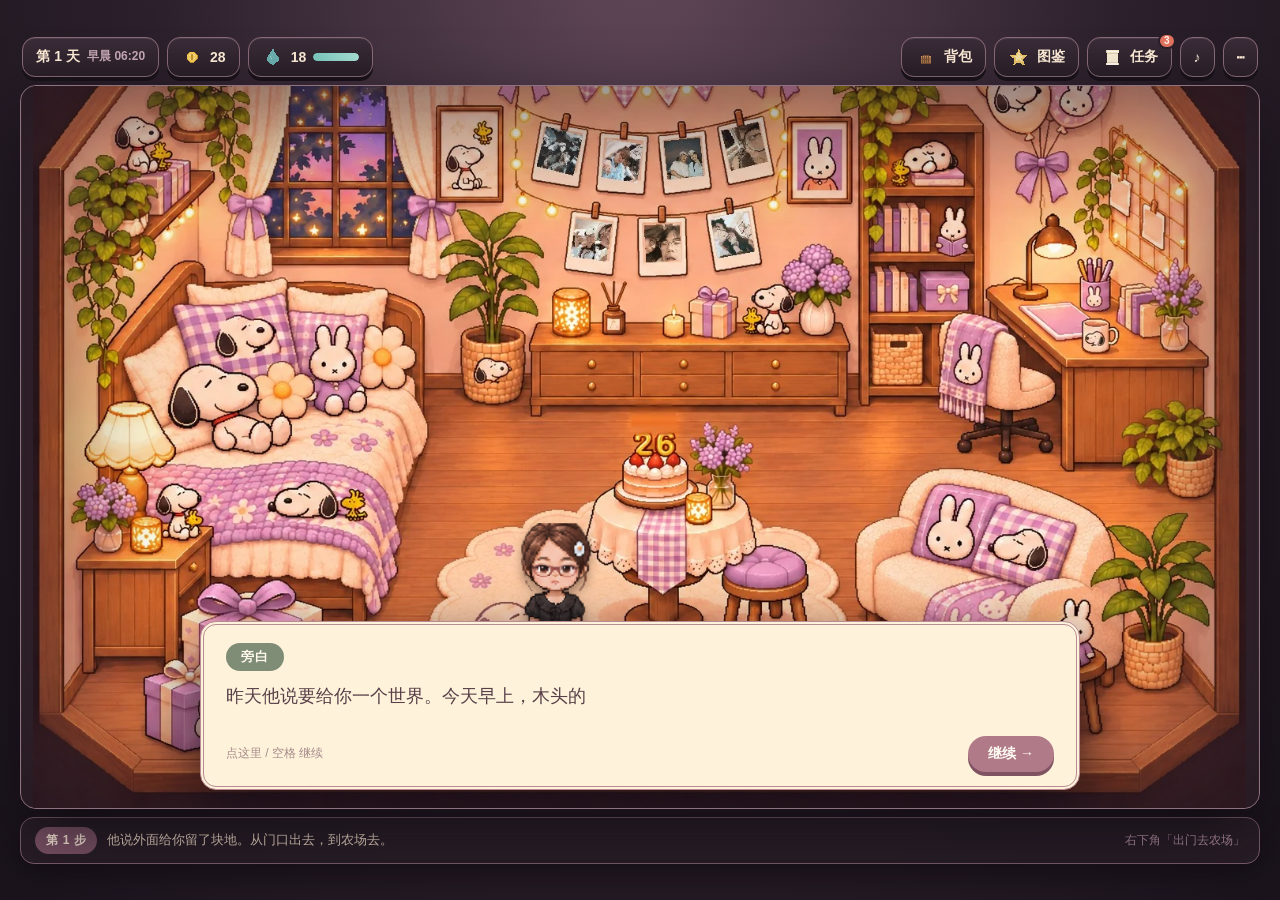
==== commit 79d42140: "duo performances + rain fix + seed shop" ====
--- a/world.html
+++ b/world.html
@@ -172,6 +172,7 @@
 <script src="js/fishing.js"></script>
 <script src="js/rest.js"></script>
 <script src="js/npc.js"></script>
+<script src="js/duo.js"></script>
 <script src="js/story.js"></script>
 <script src="js/dinner.js"></script>
 <script src="js/moments.js"></script>
--- a/css/world.css
+++ b/css/world.css
@@ -234,6 +234,31 @@
   padding: 9px 14px;
 }
 
+/* 竖屏右侧的「可做的事」：场景裁窄了，热点可能不在画面里 */
+.scene-actions {
+  position: absolute;
+  right: 10px;
+  bottom: 168px;
+  z-index: 97;
+  display: flex;
+  flex-direction: column;
+  align-items: flex-end;
+  gap: 7px;
+}
+.scene-actions[hidden] { display: none; }
+.scene-action {
+  border: 2px solid #f5d7a6;
+  border-radius: 999px;
+  background: #3b2a38e6;
+  color: #ffeacd;
+  font-size: 13px;
+  font-weight: 800;
+  padding: 8px 13px;
+  box-shadow: 0 6px 16px #170f16aa;
+  cursor: pointer;
+}
+.scene-action:active { transform: scale(.96); }
+
 /* field ------------------------------------------------------------------- */
 .plots { position: absolute; inset: 0; z-index: 20; }
 .field-lines {
@@ -308,7 +333,7 @@
   transform:
     translate(-50%, calc(-82% - var(--hop, 0px) + var(--pose-lift, 0%)))
     scale(calc(var(--depth, 1) * var(--pose-w, 1)), calc(var(--depth, 1) * var(--pose-h, 1) * var(--breath, 1)))
-    rotate(var(--tilt, 0deg));
+    rotate(calc(var(--tilt, 0deg) + var(--lean, 0deg)));
   transform-origin: 50% 82%;
   transition: transform .24s ease-out;
   pointer-events: none;
@@ -316,6 +341,10 @@
   will-change: left, top, transform;
 }
 .actor[data-pose="sit"] { --pose-h: .74; --pose-w: 1.1; --pose-lift: -7%; }
+/* 坐在沙发/坐垫上：比普通坐更矮一点，腿是盘起来的 */
+.actor[data-pose="seat"], .npc[data-pose="seat"] { --pose-h: .6; --pose-w: 1.16; --pose-lift: -2%; }
+/* 坐在沙发/坐垫上：比普通坐更矮一点，腿是盘起来的 */
+.actor[data-pose="seat"], .npc[data-pose="seat"] { --pose-h: .6; --pose-w: 1.16; --pose-lift: -2%; }
 .actor[data-pose="sleep"] { --pose-h: .46; --pose-w: 1.7; --pose-lift: -16%; }
 .actor[data-pose="fish"] { --pose-h: .97; --pose-w: 1.03; --pose-lift: 1%; }
 .actor[data-pose="dig"] { --pose-h: .84; --pose-w: 1.08; --pose-lift: 2%; }
@@ -356,6 +385,95 @@
 .npc[data-pose="sleep"] { --pose-h: .46; --pose-w: 1.7; --pose-lift: -16%; }
 .npc[data-pose="dig"] { --pose-h: .84; --pose-w: 1.08; --pose-lift: 2%; }
 .npc[data-pose="dig"] .prop-hoe { animation: hoe-swing .5s ease-in-out; }
+
+/* 两个人的互动姿态 ------------------------------------------------------- */
+/* 泡在水里：只露头和肩，下半身交给桶沿挡 */
+.actor[data-pose="soak"], .npc[data-pose="soak"] { --pose-h: .36; --pose-w: 1.3; --pose-lift: -12%; }
+/* 靠过去：上半身往对方那边歪一点，不是直挺挺坐着 */
+.actor[data-lean="left"], .npc[data-lean="left"] { --lean: -7deg; }
+.actor[data-lean="right"], .npc[data-lean="right"] { --lean: 7deg; }
+.actor[data-lean="left-soft"], .npc[data-lean="left-soft"] { --lean: -3.4deg; }
+.actor[data-lean="right-soft"], .npc[data-lean="right-soft"] { --lean: 3.4deg; }
+
+/* 前景裁片：用同一张场景图的一块盖在角色身上，
+   泡澡时人就真的「在桶里」，睡觉时身体真的「在被子下面」。 */
+.fg-crop {
+  position: absolute;
+  z-index: 1040;
+  pointer-events: none;
+  background-repeat: no-repeat;
+  background-size: 1536px 1024px;
+  mix-blend-mode: normal;
+}
+
+/* 角色头顶的小气泡（短句，不打断画面） */
+.speech {
+  position: absolute;
+  z-index: 1060;
+  max-width: 320px;
+  padding: 12px 18px;
+  border-radius: 18px 18px 18px 6px;
+  background: #fff6e3f2;
+  border: 2px solid #c393a1;
+  color: #674a56;
+  font-size: 20px;
+  font-weight: 700;
+  line-height: 1.35;
+  box-shadow: 0 10px 24px #1b1020aa;
+  transform: translate(-50%, -100%);
+  animation: speech-in .22s ease-out;
+  pointer-events: none;
+}
+.speech::after {
+  content: '';
+  position: absolute;
+  left: 22px;
+  bottom: -10px;
+  border-width: 10px 10px 0;
+  border-style: solid;
+  border-color: #fff6e3f2 transparent transparent;
+}
+@keyframes speech-in {
+  from { opacity: 0; transform: translate(-50%, -92%) scale(.92); }
+  to { opacity: 1; transform: translate(-50%, -100%) scale(1); }
+}
+/* 飘出来的小符号：Z、♥、水汽、星光 */
+.duo-bit {
+  position: absolute;
+  z-index: 1050;
+  pointer-events: none;
+  font-weight: 900;
+  animation: duo-rise 1.9s ease-out forwards;
+}
+@keyframes duo-rise {
+  0% { opacity: 0; transform: translate(-50%, 0) scale(.7); }
+  18% { opacity: 1; }
+  100% { opacity: 0; transform: translate(-50%, -110px) scale(1.08); }
+}
+.duo-steam {
+  position: absolute;
+  z-index: 1035;
+  width: 46px;
+  height: 46px;
+  border-radius: 50%;
+  background: radial-gradient(circle, #ffffffaa, #ffffff00 70%);
+  pointer-events: none;
+  animation: duo-steam 2.6s ease-out forwards;
+}
+@keyframes duo-steam {
+  0% { opacity: 0; transform: translate(-50%, 0) scale(.5); }
+  25% { opacity: .85; }
+  100% { opacity: 0; transform: translate(-50%, -150px) scale(1.9); }
+}
+/* 电视前的光：演到这里的时候电视更亮，屋里更暗 */
+.stage[data-duo="tv"] .tv-glow { opacity: 1; transform: scale(1.12); }
+.stage[data-duo="tv"] .tint { background: #2a1c2ab8; }
+.stage[data-duo="bath"] .steam i { animation-duration: 3.2s; }
+.stage[data-duo="sleep"] .night-glow { opacity: .55; }
+/* 演过场的时候把右侧那一列快捷按钮收起来，别挡人 */
+.stage[data-duo]:not([data-duo=""]) .scene-actions { display: none; }
+/* 演过场的时候把右侧那一列快捷按钮收起来，别挡人 */
+.stage[data-duo]:not([data-duo=""]) .scene-actions { display: none; }
 
 /* 鱼竿：右端是握把（贴着手），左端挑向水面，杆尖略高 */
 .prop-rod {
@@ -447,7 +565,7 @@
   transform:
     translate(-50%, calc(-82% + var(--bob, 0px) + var(--pose-lift, 0%)))
     scale(calc(var(--depth, 1) * var(--pose-w, 1)), calc(var(--depth, 1) * var(--pose-h, 1) * var(--breath, 1)))
-    rotate(var(--tilt, 0deg));
+    rotate(calc(var(--tilt, 0deg) + var(--lean, 0deg)));
   transform-origin: 50% 82%;
   /* 这两条原来写了两遍 transition，后者把 transform 的过渡整条盖掉了，
      所以他换姿态是瞬移。合成一条。 */
@@ -981,6 +1099,21 @@
 .shop-row.tool { background: #f5e6d0; }
 .shop-row.tool.owned { opacity: .72; }
 .shop-row.tool.owned .price { color: #7d9a68; }
+/* 手机上两列按钮容易挤，允许换行 */
+.shop-row { flex-wrap: wrap; }
+.shop-row .btn { padding: 8px 13px; font-size: 13px; }
+.shop-tip { font-size: 13px; line-height: 1.6; color: #7d5f69; }
+.shop-tip b { color: #96606f; }
+.shop-row .own {
+  font-style: normal;
+  font-size: 11px;
+  font-weight: 800;
+  color: #7d9a68;
+  background: #e7f0dc;
+  border-radius: 999px;
+  padding: 1px 7px;
+  margin-left: 4px;
+}
 
 /* quests ------------------------------------------------------------------ */
 .qlist { display: grid; gap: 8px; }
@@ -1236,6 +1369,40 @@
   background: linear-gradient(#9aa3b51f, #6f72801a);
 }
 .stage[data-weather="rain"] .scene-bg { filter: saturate(.82) brightness(.9); }
+
+/* 屋里看不到雨丝，只在窗玻璃上留一层慢慢往下淌的水痕 */
+.rain-win {
+  position: absolute;
+  z-index: 83;
+  pointer-events: none;
+  opacity: 0;
+  transition: opacity 1.2s ease;
+  overflow: hidden;
+  border-radius: 8px;
+  -webkit-mask-image: linear-gradient(180deg, #0000 0, #000 12%, #000 88%, #0000 100%);
+  mask-image: linear-gradient(180deg, #0000 0, #000 12%, #000 88%, #0000 100%);
+}
+.rain-win.on { opacity: .72; }
+.rain-win::before {
+  content: '';
+  position: absolute;
+  inset: -40% -10% 0;
+  background-image:
+    repeating-linear-gradient(93deg, transparent 0 16px, #d9ecff7a 16px 17.5px, transparent 17.5px 33px),
+    repeating-linear-gradient(88deg, transparent 0 29px, #c9e2ff55 29px 30.5px, transparent 30.5px 61px);
+  background-size: 100% 100%, 100% 100%;
+  animation: rain-win-slide 3.2s linear infinite;
+}
+.rain-win::after {
+  content: '';
+  position: absolute;
+  inset: 0;
+  background: radial-gradient(120% 70% at 50% 0%, #9cc4ff1f, transparent 70%);
+}
+@keyframes rain-win-slide {
+  from { transform: translateY(-12%); }
+  to { transform: translateY(12%); }
+}
 /* 小屏上雨丝要拉稀，不然糊成一片 */
 @media (max-width: 620px) {
   .rain {
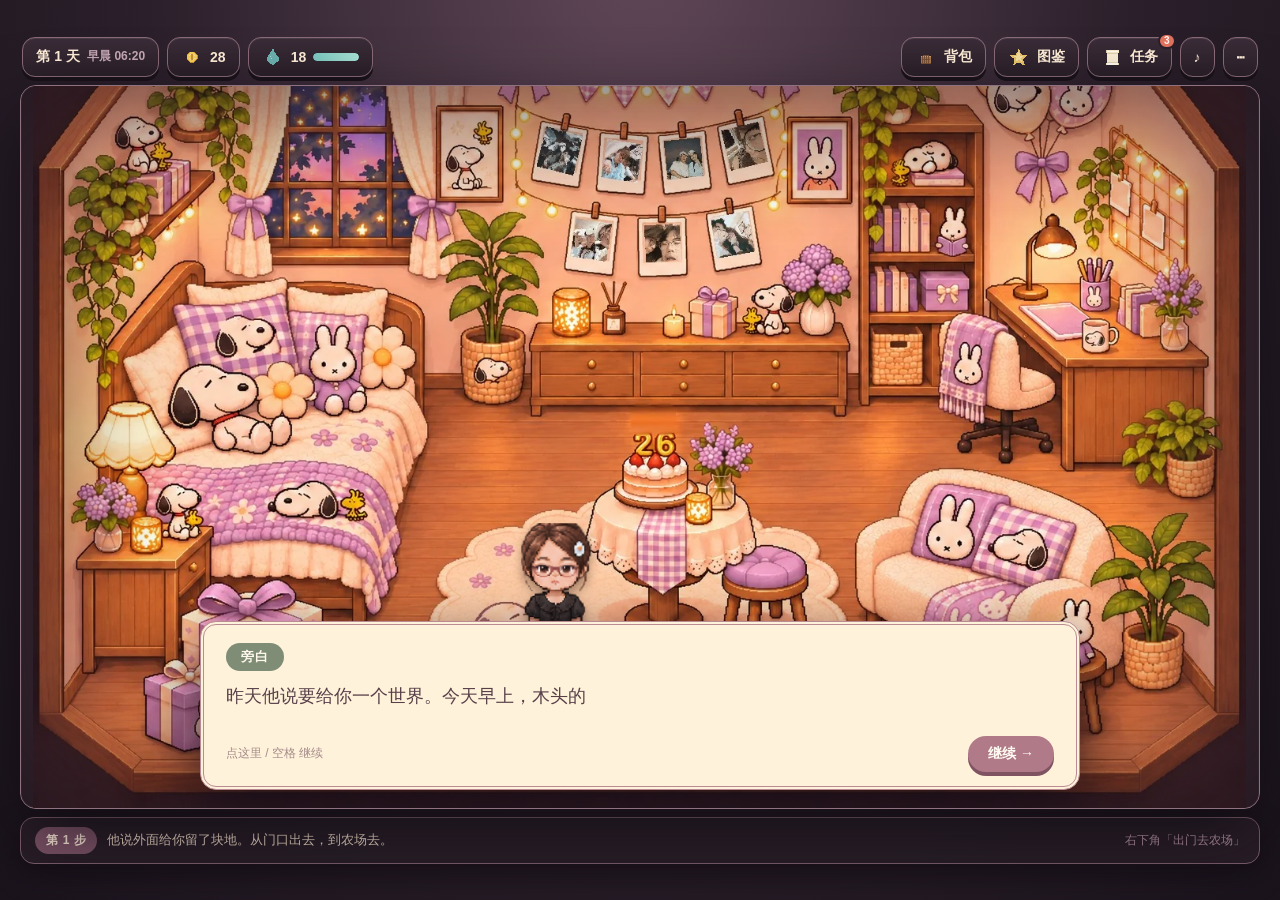
==== commit 2570c9dd: "一起钓鱼 + 递毛巾两场新互动；坐姿不再被干活计时器冲掉" ====
--- a/world.html
+++ b/world.html
@@ -71,6 +71,7 @@
         <img class="scene-bg" src="assets/lake-art.webp" alt="傍晚的湖边：一棵垂柳、木栈道、两张椅子，水面平静" draggable="false">
         <i class="fx water-shine" aria-hidden="true"></i>
         <button class="spot" data-action="fish" style="left:300px;top:470px;width:520px;height:400px" aria-label="在水里钓鱼"><span class="spot-label">钓鱼</span></button>
+        <button class="spot" data-action="fishTogether" style="left:820px;top:656px;width:360px;height:154px" aria-label="和他一起钓鱼"><span class="spot-label">一起钓鱼</span></button>
         <button class="spot spot-rest" data-action="rest" style="left:872px;top:462px;width:222px;height:186px" aria-label="坐在椅子上发呆"><span class="spot-label">发会儿呆</span></button>
         <button class="exit" data-exit="farm" style="left:300px;top:452px">← 回农场</button>
       </section>
@@ -91,7 +92,8 @@
         <div class="fx steam" aria-hidden="true">
           <i></i><i></i><i></i><i></i><i></i><i></i>
         </div>
-        <button class="spot" data-action="bath" style="left:196px;top:458px;width:492px;height:346px" aria-label="一起泡澡"><span class="spot-label">一起泡澡</span></button>
+        <button class="spot" data-action="bath" style="left:196px;top:458px;width:492px;height:242px" aria-label="一起泡澡"><span class="spot-label">一起泡澡</span></button>
+        <button class="spot" data-action="towel" style="left:700px;top:770px;width:300px;height:200px" aria-label="给他递条毛巾"><span class="spot-label">递毛巾</span></button>
         <button class="spot" data-action="look" data-text="木盆里的水还温着，木瓢浮在上面，慢慢转。" style="left:52px;top:610px;width:176px;height:190px" aria-label="看看木盆"><span class="spot-label">看看</span></button>
         <button class="exit" data-exit="tvroom" style="left:80px;top:880px">← 回客厅</button>
         <button class="exit" data-exit="roof" style="left:1216px;top:700px">上楼顶 →</button>
--- a/css/world.css
+++ b/css/world.css
@@ -343,8 +343,6 @@
 .actor[data-pose="sit"] { --pose-h: .74; --pose-w: 1.1; --pose-lift: -7%; }
 /* 坐在沙发/坐垫上：比普通坐更矮一点，腿是盘起来的 */
 .actor[data-pose="seat"], .npc[data-pose="seat"] { --pose-h: .6; --pose-w: 1.16; --pose-lift: -2%; }
-/* 坐在沙发/坐垫上：比普通坐更矮一点，腿是盘起来的 */
-.actor[data-pose="seat"], .npc[data-pose="seat"] { --pose-h: .6; --pose-w: 1.16; --pose-lift: -2%; }
 .actor[data-pose="sleep"] { --pose-h: .46; --pose-w: 1.7; --pose-lift: -16%; }
 .actor[data-pose="fish"] { --pose-h: .97; --pose-w: 1.03; --pose-lift: 1%; }
 .actor[data-pose="dig"] { --pose-h: .84; --pose-w: 1.08; --pose-lift: 2%; }
@@ -404,6 +402,16 @@
   background-repeat: no-repeat;
   background-size: 1536px 1024px;
   mix-blend-mode: normal;
+  /* 裁片的四边要和底图接上，硬边会露出一条缝：
+     用一层渐隐把边缘化开，看起来像被子/水面的软边 */
+  -webkit-mask-image:
+    linear-gradient(180deg, transparent 0, #000 15%, #000 100%),
+    linear-gradient(90deg, transparent 0, #000 7%, #000 93%, transparent 100%);
+  -webkit-mask-composite: source-in;
+  mask-image:
+    linear-gradient(180deg, transparent 0, #000 15%, #000 100%),
+    linear-gradient(90deg, transparent 0, #000 7%, #000 93%, transparent 100%);
+  mask-composite: intersect;
 }
 
 /* 角色头顶的小气泡（短句，不打断画面） */
@@ -2265,3 +2273,132 @@
 .sched-row i { font-style: normal; }
 .sched-row.now { color: #a8455f; font-weight: 800; }
 .sched-row.now b, .sched-row.now i { color: #c0566f; }
+
+/* 照片墙 / 回忆册 ------------------------------------------------------- */
+.memo-grid {
+  display: grid;
+  grid-template-columns: repeat(2, minmax(0, 1fr));
+  gap: 12px;
+  margin: 14px 0 4px;
+}
+.memo {
+  display: flex;
+  flex-direction: column;
+  gap: 3px;
+  padding: 8px 8px 6px;
+  border-radius: 10px;
+  background: #fff7ec;
+  border: 1px solid #ecd9c2;
+  box-shadow: 0 3px 10px #735d5522;
+}
+.memo b { font-size: 13px; color: #8a5b52; }
+.memo span { font-size: 11px; line-height: 1.5; color: #a08076; }
+.memo em { font-style: normal; font-size: 10px; color: #c0a79c; letter-spacing: .02em; }
+.memo.locked { background: #f7efe4; border-style: dashed; }
+.memo.locked b { color: #b9a49b; }
+
+/* 一起睡：屋里那盏灯慢慢暗下去 ----------------------------------------- */
+.stage[data-duo="sleep"] .scene[data-scene="cottage"] .scene-bg {
+  filter: brightness(.78) saturate(.95);
+  transition: filter 1.1s ease;
+}
+.stage[data-duo="sleep"] .scene[data-scene="cottage"] .scene-bg { transition-delay: .1s; }
+
+@media (max-width: 520px) {
+  .memo-grid { grid-template-columns: 1fr; }
+}
+
+/* 毛巾：泡完澡递过去的那一条 -------------------------------------------- */
+.prop-towel {
+  width: 78px;
+  height: 30px;
+  left: 50%;
+  top: 50%;
+  /* 精灵图里角色不在格子正中：身子偏右约 60px、头在锚点上方约 175px。
+     道具偏移要按这个算，不然毛巾会飘在人物左边。 */
+  margin-left: 20px;
+  margin-top: 16px;
+  border-radius: 5px;
+  transform: rotate(-7deg);
+  transform-origin: 22% 100%;
+  background:
+    linear-gradient(180deg, #fffaf0 0 34%, #eddcbe 34% 42%, #fffaf0 42% 72%, #e6d3b4 72% 80%, #fffaf0 80% 100%);
+  box-shadow: 0 0 0 1.5px #c9ab84aa, 0 3px 7px #23150d55;
+  transition: margin .32s ease, width .32s ease, height .32s ease, opacity .2s, transform .32s ease;
+}
+.actor[data-hold="towel"] .prop-towel,
+.npc[data-hold="towel"] .prop-towel { opacity: 1; }
+/* 抬手擦头发：毛巾举到头顶，来回揉 */
+.npc[data-towel="rub"] .prop-towel,
+.actor[data-towel="rub"] .prop-towel {
+  margin-top: -92px;
+  margin-left: 16px;
+  width: 76px;
+  height: 34px;
+  animation: towel-rub .46s ease-in-out infinite alternate;
+}
+@keyframes towel-rub {
+  from { transform: rotate(-17deg) translateX(-5px); }
+  to { transform: rotate(-3deg) translateX(7px); }
+}
+/* 整条盖在头上 */
+/* 披在肩上：宽一点、矮一点，盖住脖子和半个肩膀，不挡脸 */
+.npc[data-towel="wrap"] .prop-towel,
+.actor[data-towel="wrap"] .prop-towel {
+  margin-top: -43px;
+  margin-left: 5px;
+  width: 128px;
+  height: 56px;
+  border-radius: 10px 10px 20px 20px;
+  transform: rotate(-1.5deg);
+  animation: towel-settle .45s ease-out;
+}
+@keyframes towel-settle {
+  from { transform: translateY(-14px) rotate(-9deg); opacity: 0; }
+}
+
+/* 湿头发上掉下来的水珠 -------------------------------------------------- */
+.duo-drip {
+  position: absolute;
+  z-index: 46;
+  width: 5px;
+  height: 8px;
+  border-radius: 0 0 50% 50%;
+  background: linear-gradient(#eaf7ff, #9cc9ef);
+  box-shadow: 0 0 6px #bfe4ff88;
+  transform: translate(-50%, 0);
+  pointer-events: none;
+  animation: drip-fall 1.15s cubic-bezier(.4, 0, 1, .6) forwards;
+}
+@keyframes drip-fall {
+  0% { opacity: 0; transform: translate(-50%, 0) scaleY(.55); }
+  14% { opacity: .95; }
+  85% { opacity: .5; }
+  100% { opacity: 0; transform: translate(-50%, 64px) scaleY(1.6); }
+}
+
+/* 钓上来的鱼先蹦出水面 -------------------------------------------------- */
+.duo-fish {
+  position: absolute;
+  z-index: 47;
+  /* 鱼图标是 32×26 的，别拉成正方形，不然圆成一团 */
+  width: 44px;
+  height: 36px;
+  image-rendering: pixelated;
+  transform: translate(-50%, -50%);
+  pointer-events: none;
+  filter: drop-shadow(0 4px 6px #23150d66);
+  animation: duo-fish-up 1.1s cubic-bezier(.2, 1.3, .4, 1) forwards;
+}
+@keyframes duo-fish-up {
+  0% { opacity: 0; transform: translate(-50%, -20%) scale(.4) rotate(-30deg); }
+  45% { opacity: 1; transform: translate(-50%, -210%) scale(1.06) rotate(9deg); }
+  72% { transform: translate(-50%, -170%) scale(1) rotate(-7deg); }
+  100% { opacity: 0; transform: translate(-50%, -70%) scale(.7) rotate(22deg); }
+}
+
+/* 一起钓鱼时湖面亮一点，像傍晚反光 -------------------------------------- */
+.stage[data-duo="fish"] .scene[data-scene="lake"] .water-shine {
+  opacity: .95;
+  animation-duration: 3.4s;
+}
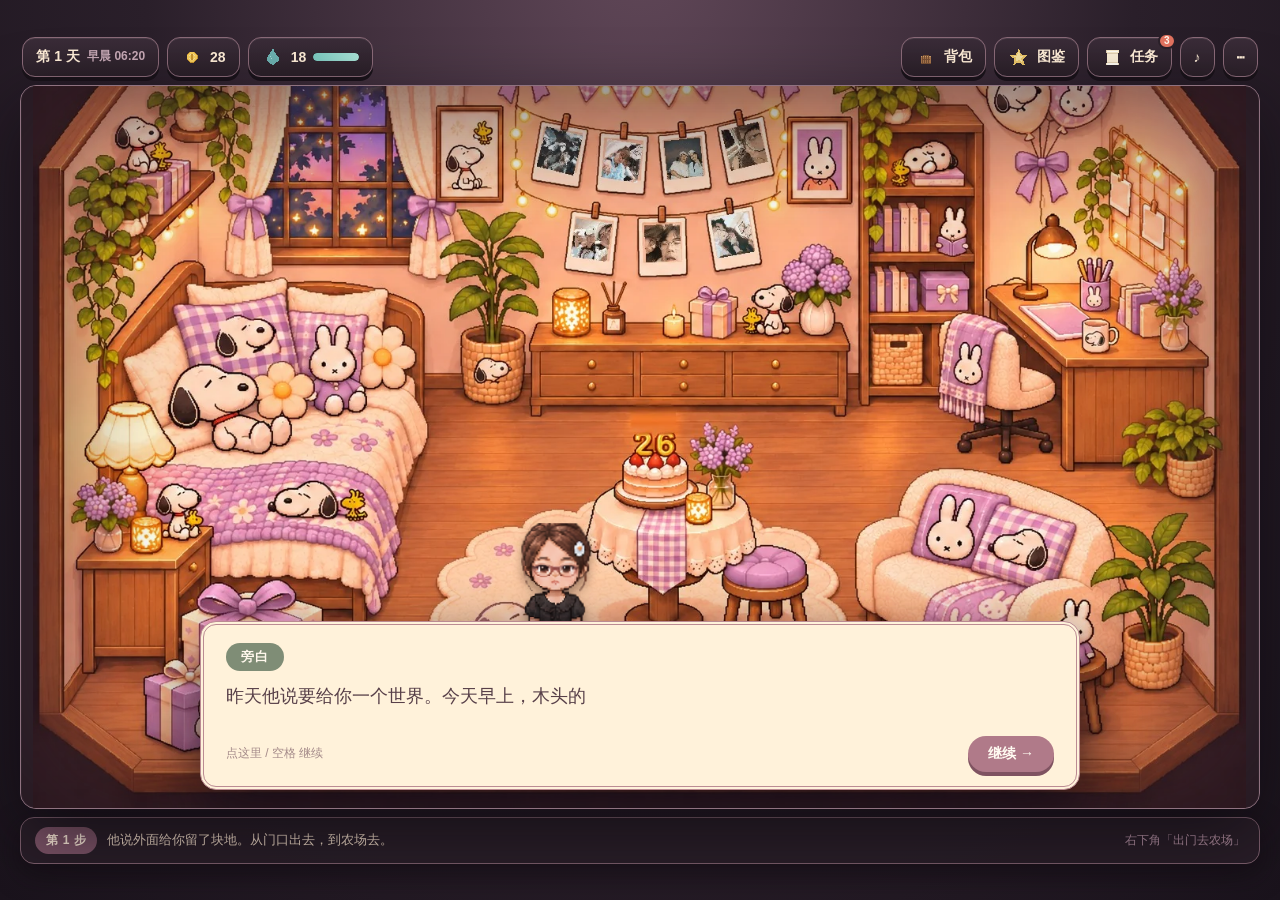
==== commit d2252764: "菜园 / 牧场 / 镇上：20 格菜园三档开垦、6 位牧场、开车赶集；竖屏出口两列" ====
--- a/world.html
+++ b/world.html
@@ -64,6 +64,40 @@
         <button class="spot" data-action="shop" style="left:118px;top:392px;width:150px;height:150px" aria-label="种子箱"><span class="spot-label">种子箱</span></button>
         <button class="exit" data-exit="cottage" style="left:250px;top:470px">← 回小屋</button>
         <button class="exit" data-exit="lake" style="left:1256px;top:620px">去湖边 →</button>
+        <button class="exit" data-exit="garden" style="left:660px;top:318px">屋后菜园 ↑</button>
+        <button class="exit" data-exit="pasture" style="left:1352px;top:742px">去牧场 →</button>
+        <button class="exit" data-action="driveTown" style="left:184px;top:772px">开车去镇上 →</button>
+      </section>
+
+      <!-- ---------------------------------------------------------- 屋后菜园 -->
+      <section class="scene" data-scene="garden">
+        <img class="scene-bg" src="assets/garden-art.webp" alt="屋后的菜园：中间是一大片翻好的土垄，右边一间玻璃温室，左边有稻草人和堆肥箱" draggable="false">
+        <svg class="field-lines" id="gardenLines" viewBox="0 0 1536 1024" aria-hidden="true"></svg>
+        <div class="plots" id="gardenPlots"></div>
+        <button class="spot" data-action="garden" style="left:662px;top:186px;width:224px;height:210px" aria-label="温室里的账本"><span class="spot-label">温室 · 菜园账本</span></button>
+        <button class="spot" data-action="look" data-text="稻草人的袖子被风吹得一直拍，鸟真的不来。它身上那件衣服是他旧衬衫改的。" style="left:412px;top:154px;width:82px;height:154px" aria-label="看看稻草人"><span class="spot-label">看看</span></button>
+        <button class="spot" data-action="look" data-text="堆肥箱里是去年的落叶和菜叶，翻一翻，底下是松软的黑土。" style="left:86px;top:224px;width:250px;height:158px" aria-label="看看堆肥箱"><span class="spot-label">看看</span></button>
+        <button class="exit" data-exit="farm" style="left:296px;top:856px">← 回农场</button>
+      </section>
+
+      <!-- ---------------------------------------------------------- 牧场 -->
+      <section class="scene" data-scene="pasture">
+        <img class="scene-bg" src="assets/pasture-art.webp" alt="傍晚的牧场：木栅栏围起一片草地，左边是谷仓和干草堆，中间有一个水槽" draggable="false">
+        <div class="pasture-animals" id="pastureAnimals" aria-hidden="true"></div>
+        <button class="spot" data-action="trough" style="left:628px;top:382px;width:124px;height:104px" aria-label="水槽"><span class="spot-label">喂一遍</span></button>
+        <button class="spot" data-action="pasture" style="left:906px;top:760px;width:176px;height:92px" aria-label="牧场里的动物"><span class="spot-label">牧场</span></button>
+        <button class="spot" data-action="look" data-text="干草堆被压出一个窝，大概是谁中午在这儿睡过。" style="left:58px;top:364px;width:168px;height:120px" aria-label="看看干草堆"><span class="spot-label">看看</span></button>
+        <button class="exit" data-exit="farm" style="left:266px;top:836px">← 回农场</button>
+      </section>
+
+      <!-- ---------------------------------------------------------- 镇上 -->
+      <section class="scene" data-scene="town">
+        <img class="scene-bg" src="assets/town-art.webp" alt="镇上的小广场：石板地、水井、红白条纹的市集棚子、面包房和露天咖啡座" draggable="false">
+        <button class="spot" data-action="market" style="left:560px;top:246px;width:424px;height:406px" aria-label="市集大棚"><span class="spot-label">市集大棚</span></button>
+        <button class="spot" data-action="bakery" style="left:120px;top:276px;width:290px;height:250px" aria-label="面包房"><span class="spot-label">面包房</span></button>
+        <button class="spot" data-action="cafe" style="left:256px;top:498px;width:190px;height:140px" aria-label="咖啡座"><span class="spot-label">坐下喝一杯</span></button>
+        <button class="spot" data-action="well" style="left:472px;top:372px;width:148px;height:330px" aria-label="水井"><span class="spot-label">水井</span></button>
+        <button class="exit spot-truck" data-action="driveHome" style="left:374px;top:800px">开车回家 →</button>
       </section>
 
       <!-- ---------------------------------------------------------- 湖边 -->
@@ -171,6 +205,8 @@
 <script src="js/ui.js"></script>
 <script src="js/world.js"></script>
 <script src="js/farm.js"></script>
+<script src="js/garden.js"></script>
+<script src="js/pasture.js"></script>
 <script src="js/fishing.js"></script>
 <script src="js/rest.js"></script>
 <script src="js/npc.js"></script>
@@ -178,6 +214,7 @@
 <script src="js/story.js"></script>
 <script src="js/dinner.js"></script>
 <script src="js/moments.js"></script>
+<script src="js/town.js"></script>
 <script src="js/boot.js"></script>
 <script src="js/pwa.js"></script>
 </body>
--- a/css/world.css
+++ b/css/world.css
@@ -232,6 +232,15 @@
   transform: none;
   font-size: 14px;
   padding: 9px 14px;
+}
+/* 出口多的场景（农场）竖屏排成两列，字号和内边距缩一点才塞得下 */
+.exit.exit-fixed.exit-grid {
+  justify-content: center;
+  font-size: 12.5px;
+  padding: 8px 6px;
+  gap: 4px;
+  letter-spacing: -.2px;
+  white-space: nowrap;
 }
 
 /* 竖屏右侧的「可做的事」：场景裁窄了，热点可能不在画面里 */
@@ -2402,3 +2411,235 @@
   opacity: .95;
   animation-duration: 3.4s;
 }
+
+/* ======================================================================
+   屋后菜园 / 牧场 / 镇上  —— 第十三轮加的三块地方
+   ====================================================================== */
+
+/* 菜园:土是背景图里就翻好的,这里只叠湿润和荒草 ---------------------------- */
+.plot-zone.backyard-wet::after {
+  content: '';
+  position: absolute;
+  inset: 0;
+  background: radial-gradient(circle at 50% 46%, #3a24182e, #2010095c);
+  box-shadow: inset 0 0 22px #1d100a99;
+}
+.plot.locked { cursor: pointer; }
+.plot.locked + .plot-zone {
+  background: repeating-linear-gradient(46deg, #6f94506e 0 9px, #5d7f446e 9px 18px);
+  box-shadow: inset 0 0 0 2px #3d57324d;
+}
+.plot.locked + .plot-zone .hover { background: #ffe9a8; }
+.plot.locked:hover + .plot-zone .hover { opacity: .2; }
+
+/* 牧场里的动物 ---------------------------------------------------------- */
+.pasture-animals { position: absolute; inset: 0; z-index: 20; pointer-events: none; }
+.animal {
+  position: absolute;
+  width: 0;
+  height: 0;
+  pointer-events: auto;
+  cursor: pointer;
+  transition: transform .9s ease;
+}
+.animal-shadow {
+  position: absolute;
+  left: 0;
+  /* 再往下挪一点，不然整块影子都被动物压在下面看不见 */
+  bottom: -13px;
+  width: 64px;
+  height: 26px;
+  border-radius: 50%;
+  background: radial-gradient(ellipse at 50% 50%, #241a12ad, #241a1200 68%);
+  transform: translate(-50%, 0) scale(var(--depth, 1));
+}
+.animal-art {
+  position: absolute;
+  left: 0;
+  bottom: 0;
+  image-rendering: pixelated;
+  transform: translate(-50%, 0) scale(var(--depth, 1));
+  transform-origin: 50% 100%;
+  filter: drop-shadow(0 5px 3px #3a2a2344);
+  animation: animal-breathe 3.4s ease-in-out infinite;
+}
+@keyframes animal-breathe {
+  50% { transform: translate(-50%, -2px) scale(var(--depth, 1)) scaleY(1.03); }
+}
+.animal.peck .animal-art {
+  animation: animal-peck .9s ease-in-out;
+}
+@keyframes animal-peck {
+  0%, 100% { transform: translate(-50%, 0) scale(var(--depth, 1)); }
+  38% { transform: translate(-50%, 5px) scale(var(--depth, 1)) rotate(4deg); }
+  70% { transform: translate(-50%, -3px) scale(var(--depth, 1)); }
+}
+.animal.hungry .animal-art { filter: grayscale(.35) brightness(.92) drop-shadow(0 5px 3px #3a2a2344); }
+.animal-mark {
+  position: absolute;
+  left: 0;
+  z-index: 3;
+  top: -100px;
+  transform: translate(-50%, 0);
+  animation: animal-mark-bob 1.7s ease-in-out infinite;
+}
+.animal-mark img {
+  width: 34px;
+  image-rendering: pixelated;
+  filter: drop-shadow(0 3px 4px #2a1a1277);
+}
+@keyframes animal-mark-bob {
+  50% { transform: translate(-50%, -7px); }
+}
+
+/* 开车去镇上：一段黑场过场 ---------------------------------------------- */
+.drive {
+  position: absolute;
+  inset: 0;
+  z-index: 240;
+  overflow: hidden;
+  background: #1b131b;
+  transition: opacity .5s ease;
+}
+.drive.out { opacity: 0; }
+.drive-sky {
+  position: absolute;
+  inset: 0 0 46% 0;
+  background: linear-gradient(#241a2a 0%, #40293c 55%, #6d4746 100%);
+}
+/* 天上撒一把星，远处压两层山影，不然这段过场就是一块空黑 */
+.drive-sky::before {
+  content: '';
+  position: absolute;
+  inset: 0;
+  background-image:
+    radial-gradient(1.6px 1.6px at 8% 18%, #ffe9c8cc 50%, transparent 51%),
+    radial-gradient(1.4px 1.4px at 22% 32%, #ffe9c899 50%, transparent 51%),
+    radial-gradient(1.8px 1.8px at 35% 12%, #fff2d8cc 50%, transparent 51%),
+    radial-gradient(1.2px 1.2px at 48% 26%, #ffe9c877 50%, transparent 51%),
+    radial-gradient(1.6px 1.6px at 62% 9%, #ffe9c899 50%, transparent 51%),
+    radial-gradient(1.3px 1.3px at 74% 22%, #ffe9c877 50%, transparent 51%),
+    radial-gradient(1.8px 1.8px at 88% 14%, #fff2d8cc 50%, transparent 51%),
+    radial-gradient(1.2px 1.2px at 94% 34%, #ffe9c866 50%, transparent 51%);
+}
+.drive-sky::after {
+  content: '';
+  position: absolute;
+  left: 10%;
+  bottom: 12%;
+  width: 26%;
+  height: 24%;
+  border-radius: 50%;
+  background: radial-gradient(circle at 50% 55%, #ffdca44d, #ffdca400 70%);
+}
+/* 远山：两排圆顶剪影，压在路上方 */
+.drive-hills {
+  position: absolute;
+  left: 0;
+  right: 0;
+  bottom: 44%;
+  height: 16%;
+  z-index: 2;
+  background:
+    radial-gradient(52% 100% at 12% 108%, #2e2130 0 62%, transparent 63%),
+    radial-gradient(44% 86% at 34% 108%, #352637 0 62%, transparent 63%),
+    radial-gradient(56% 112% at 58% 108%, #2b1f2e 0 62%, transparent 63%),
+    radial-gradient(40% 78% at 82% 108%, #332433 0 62%, transparent 63%),
+    radial-gradient(48% 96% at 98% 108%, #2b1f2e 0 62%, transparent 63%);
+}
+/* 路边的灯柱一路往后跑，给一点速度感 */
+.drive-lamp {
+  position: absolute;
+  bottom: 22%;
+  width: 4px;
+  height: 62px;
+  background: #1b1420;
+  border-radius: 2px;
+  z-index: 3;
+  animation: drive-lamp 1.9s linear infinite;
+}
+.drive-lamp::after {
+  content: '';
+  position: absolute;
+  left: -9px;
+  top: -2px;
+  width: 22px;
+  height: 22px;
+  border-radius: 50%;
+  background: radial-gradient(circle, #ffd08a99 0 30%, #ffd08a00 70%);
+}
+.drive-lamp.a { animation-delay: 0s; }
+.drive-lamp.b { animation-delay: -0.63s; }
+.drive-lamp.c { animation-delay: -1.26s; }
+@keyframes drive-lamp {
+  from { left: 108%; }
+  to { left: -6%; }
+}
+.drive-road {
+  position: absolute;
+  left: 0;
+  right: 0;
+  bottom: 0;
+  height: 46%;
+  background: linear-gradient(#2b2028, #171018);
+  border-top: 3px solid #6b5238aa;
+  overflow: hidden;
+}
+.drive-line {
+  position: absolute;
+  left: 0;
+  right: 0;
+  bottom: 26%;
+  height: 5px;
+  background: repeating-linear-gradient(90deg, #8a6a4a 0 46px, transparent 46px 108px);
+  opacity: .55;
+  animation: drive-lines .75s linear infinite;
+}
+@keyframes drive-lines { to { background-position: -108px 0; } }
+.drive-truck {
+  position: absolute;
+  bottom: 30%;
+  left: -180px;
+  width: 168px;
+  image-rendering: pixelated;
+  filter: drop-shadow(0 8px 10px #00000066);
+}
+.drive.go .drive-truck { animation: drive-in 1.5s cubic-bezier(.25, .8, .3, 1) forwards; }
+.drive[data-dir="back"].go .drive-truck { animation: drive-in-back 1.5s cubic-bezier(.25, .8, .3, 1) forwards; }
+@keyframes drive-in {
+  0% { left: -180px; transform: translateY(0); }
+  30% { transform: translateY(-6px); }
+  55% { transform: translateY(2px); }
+  100% { left: 38%; transform: translateY(0); }
+}
+@keyframes drive-in-back {
+  0% { left: 118%; transform: translateY(0) scaleX(-1); }
+  40% { transform: translateY(-5px) scaleX(-1); }
+  100% { left: 38%; transform: translateY(0) scaleX(-1); }
+}
+.drive-text {
+  position: absolute;
+  left: 6%;
+  right: 6%;
+  top: 22%;
+  z-index: 3;
+  margin: 0;
+  text-align: center;
+  color: #ffeadf;
+  font-size: 20px;
+  line-height: 1.7;
+  letter-spacing: .04em;
+  text-shadow: 0 4px 18px #000000aa;
+  opacity: 0;
+  animation: drive-text-in .8s ease-out .25s forwards;
+}
+@keyframes drive-text-in { to { opacity: 1; } }
+
+/* 镇上那个「开车回家」的牌子贴在皮卡边上 -------------------------------- */
+.scene[data-scene="town"] .spot-truck { background: #3b2a38ee; }
+
+/* 竖屏：镇上和菜园的出口按钮别压住方向键 --------------------------------- */
+@media (max-height: 520px) {
+  .drive-text { font-size: 16px; top: 14%; }
+  .drive-truck { width: 132px; }
+}
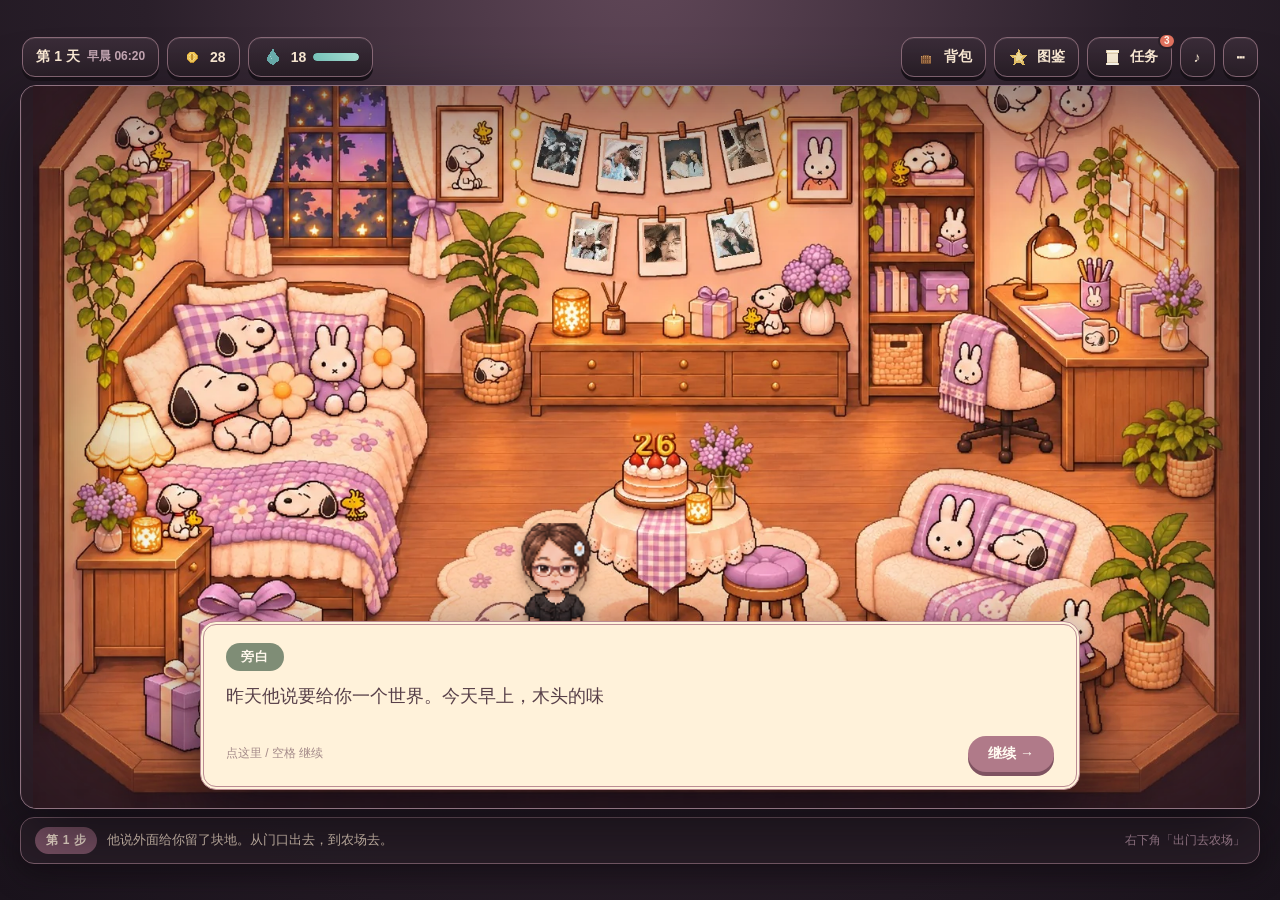
==== commit 78e28897: "镇上杂货铺与旧货摊、菜园温室、牧场扩到 8 位；重测并修正一批场景热点坐标" ====
--- a/world.html
+++ b/world.html
@@ -74,9 +74,10 @@
         <img class="scene-bg" src="assets/garden-art.webp" alt="屋后的菜园：中间是一大片翻好的土垄，右边一间玻璃温室，左边有稻草人和堆肥箱" draggable="false">
         <svg class="field-lines" id="gardenLines" viewBox="0 0 1536 1024" aria-hidden="true"></svg>
         <div class="plots" id="gardenPlots"></div>
-        <button class="spot" data-action="garden" style="left:662px;top:186px;width:224px;height:210px" aria-label="温室里的账本"><span class="spot-label">温室 · 菜园账本</span></button>
-        <button class="spot" data-action="look" data-text="稻草人的袖子被风吹得一直拍，鸟真的不来。它身上那件衣服是他旧衬衫改的。" style="left:412px;top:154px;width:82px;height:154px" aria-label="看看稻草人"><span class="spot-label">看看</span></button>
-        <button class="spot" data-action="look" data-text="堆肥箱里是去年的落叶和菜叶，翻一翻，底下是松软的黑土。" style="left:86px;top:224px;width:250px;height:158px" aria-label="看看堆肥箱"><span class="spot-label">看看</span></button>
+        <div class="glass-glow" aria-hidden="true"></div>
+        <button class="spot" data-action="garden" style="left:900px;top:250px;width:270px;height:255px" aria-label="温室 · 菜园账本"><span class="spot-label">温室 · 菜园账本</span></button>
+        <button class="spot" data-action="look" data-text="稻草人的袖子被风吹得一直拍，鸟真的不来。它身上那件衣服是他旧衬衫改的。" style="left:595px;top:235px;width:120px;height:140px" aria-label="看看稻草人"><span class="spot-label">看看</span></button>
+        <button class="spot" data-action="look" data-text="堆肥箱里是去年的落叶和菜叶，翻一翻，底下是松软的黑土。旁边两只浇水壶，一大一小，小的那只是给你用的。" style="left:110px;top:290px;width:360px;height:215px" aria-label="看看堆肥箱和水壶"><span class="spot-label">看看</span></button>
         <button class="exit" data-exit="farm" style="left:296px;top:856px">← 回农场</button>
       </section>
 
@@ -84,7 +85,7 @@
       <section class="scene" data-scene="pasture">
         <img class="scene-bg" src="assets/pasture-art.webp" alt="傍晚的牧场：木栅栏围起一片草地，左边是谷仓和干草堆，中间有一个水槽" draggable="false">
         <div class="pasture-animals" id="pastureAnimals" aria-hidden="true"></div>
-        <button class="spot" data-action="trough" style="left:628px;top:382px;width:124px;height:104px" aria-label="水槽"><span class="spot-label">喂一遍</span></button>
+        <button class="spot" data-action="trough" style="left:915px;top:425px;width:105px;height:80px" aria-label="水槽"><span class="spot-label">喂一遍</span></button>
         <button class="spot" data-action="pasture" style="left:906px;top:760px;width:176px;height:92px" aria-label="牧场里的动物"><span class="spot-label">牧场</span></button>
         <button class="spot" data-action="look" data-text="干草堆被压出一个窝，大概是谁中午在这儿睡过。" style="left:58px;top:364px;width:168px;height:120px" aria-label="看看干草堆"><span class="spot-label">看看</span></button>
         <button class="exit" data-exit="farm" style="left:266px;top:836px">← 回农场</button>
@@ -93,10 +94,16 @@
       <!-- ---------------------------------------------------------- 镇上 -->
       <section class="scene" data-scene="town">
         <img class="scene-bg" src="assets/town-art.webp" alt="镇上的小广场：石板地、水井、红白条纹的市集棚子、面包房和露天咖啡座" draggable="false">
-        <button class="spot" data-action="market" style="left:560px;top:246px;width:424px;height:406px" aria-label="市集大棚"><span class="spot-label">市集大棚</span></button>
-        <button class="spot" data-action="bakery" style="left:120px;top:276px;width:290px;height:250px" aria-label="面包房"><span class="spot-label">面包房</span></button>
-        <button class="spot" data-action="cafe" style="left:256px;top:498px;width:190px;height:140px" aria-label="咖啡座"><span class="spot-label">坐下喝一杯</span></button>
-        <button class="spot" data-action="well" style="left:472px;top:372px;width:148px;height:330px" aria-label="水井"><span class="spot-label">水井</span></button>
+        <button class="spot" data-action="market" style="left:700px;top:180px;width:645px;height:480px" aria-label="市集大棚"><span class="spot-label">市集大棚</span></button>
+        <button class="spot" data-action="bakery" style="left:150px;top:270px;width:320px;height:340px" aria-label="面包房"><span class="spot-label">面包房</span></button>
+        <button class="spot" data-action="store" style="left:450px;top:300px;width:215px;height:205px" aria-label="杂货铺"><span class="spot-label">杂货铺</span></button>
+        <button class="spot" data-action="cafe" style="left:330px;top:505px;width:300px;height:155px" aria-label="咖啡座"><span class="spot-label">坐下喝一杯</span></button>
+        <button class="spot" data-action="well" style="left:615px;top:455px;width:225px;height:245px" aria-label="水井"><span class="spot-label">水井</span></button>
+        <button class="spot spot-junk" data-action="junk" style="left:826px;top:686px;width:220px;height:180px" aria-label="旧货摊">
+          <img class="junk-cloth" src="assets/prop-junk-cloth.png" alt="">
+          <span class="junk-goods"></span>
+          <span class="spot-label">旧货摊</span>
+        </button>
         <button class="exit spot-truck" data-action="driveHome" style="left:374px;top:800px">开车回家 →</button>
       </section>
 
--- a/css/world.css
+++ b/css/world.css
@@ -2643,3 +2643,61 @@
   .drive-text { font-size: 16px; top: 14%; }
   .drive-truck { width: 132px; }
 }
+
+/* 旧货摊：井边铺一块格子布，布上摆今天的三样东西 ------------------------ */
+.spot.spot-junk { z-index: 24; }
+.junk-cloth {
+  position: absolute;
+  left: 50%;
+  bottom: 6px;
+  width: 232px;
+  transform: translateX(-50%);
+  image-rendering: pixelated;
+  pointer-events: none;
+  filter: drop-shadow(0 8px 12px #2a1a1a55);
+}
+.junk-goods {
+  position: absolute;
+  inset: 0;
+  pointer-events: none;
+}
+.junk-goods img {
+  position: absolute;
+  width: 44px;
+  height: 44px;
+  image-rendering: pixelated;
+  left: calc(28% + var(--i, 0) * 22%);
+  top: 58%;
+  transform: translate(-50%, -70%) rotate(-5deg);
+  filter: drop-shadow(0 3px 5px #2a1a1a66);
+  animation: junk-bob 4.2s ease-in-out infinite;
+  animation-delay: calc(var(--i, 0) * .4s);
+}
+@keyframes junk-bob {
+  50% { transform: translate(-50%, -70%) rotate(3deg); }
+}
+
+/* 温室亮起来：玻璃上有一层暖光，修好玻璃才会亮 --------------------------- */
+.glass-glow {
+  position: absolute;
+  left: 908px;
+  top: 262px;
+  width: 252px;
+  height: 292px;
+  z-index: 8;
+  opacity: 0;
+  pointer-events: none;
+  transition: opacity .6s ease;
+  background:
+    radial-gradient(58% 52% at 50% 44%, #ffe7abcc 0%, #ffc46b55 55%, transparent 76%),
+    linear-gradient(122deg, #ffffff33 0 16%, transparent 42%);
+  mix-blend-mode: screen;
+  filter: blur(1.5px);
+}
+.scene[data-scene="garden"].glass-lit .glass-glow {
+  opacity: .9;
+  animation: glass-breathe 6.5s ease-in-out infinite;
+}
+@keyframes glass-breathe {
+  50% { opacity: .62; }
+}
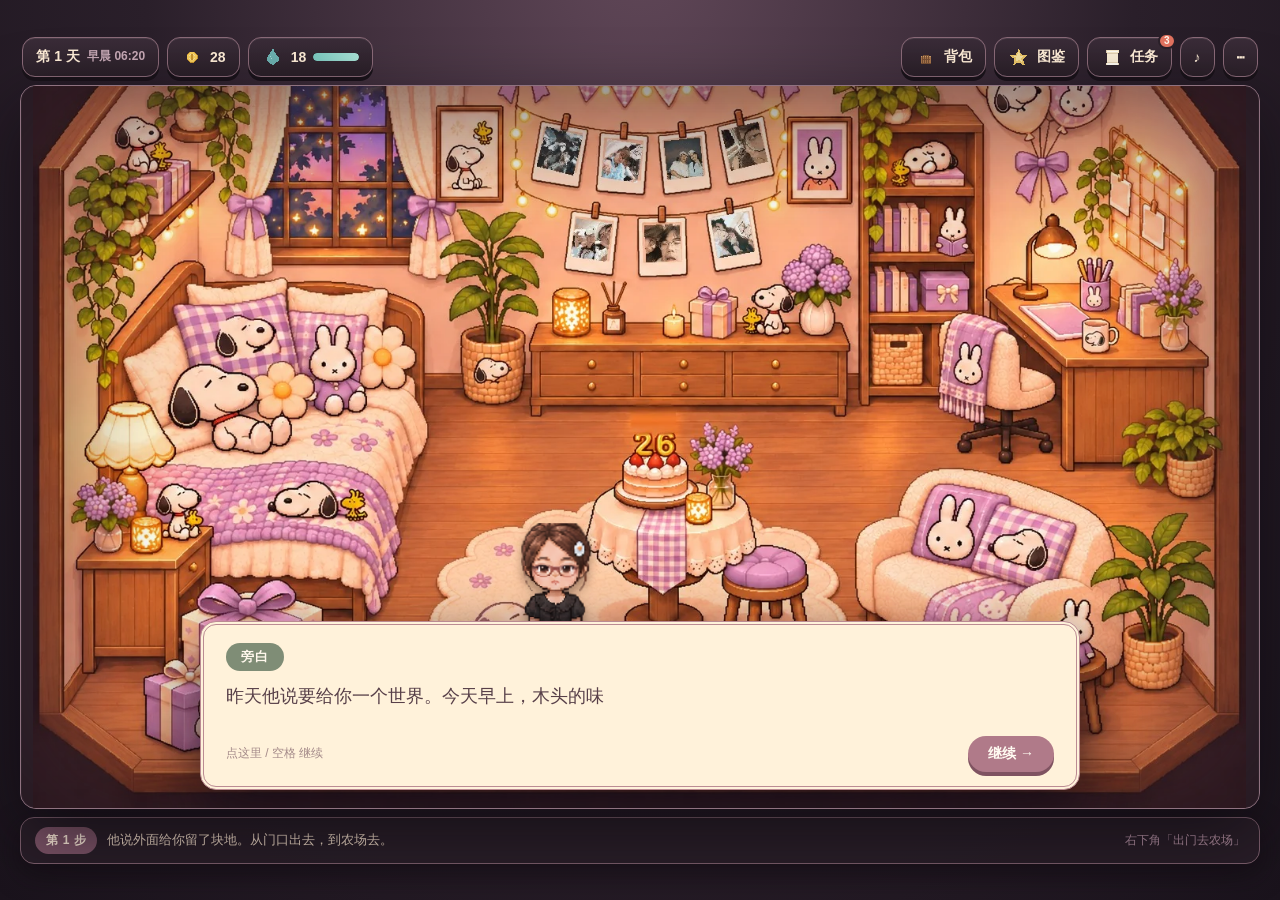
==== commit b2d2d573: "工作台：四道加工（奶酪/果酱/毛线/蛋黄酱）、手熟免体力、每日小事与三条成就" ====
--- a/world.html
+++ b/world.html
@@ -84,7 +84,9 @@
       <!-- ---------------------------------------------------------- 牧场 -->
       <section class="scene" data-scene="pasture">
         <img class="scene-bg" src="assets/pasture-art.webp" alt="傍晚的牧场：木栅栏围起一片草地，左边是谷仓和干草堆，中间有一个水槽" draggable="false">
+        <img class="bench-prop" src="assets/prop-bench.png" alt="" draggable="false" aria-hidden="true">
         <div class="pasture-animals" id="pastureAnimals" aria-hidden="true"></div>
+        <button class="spot spot-bench" data-action="bench" style="left:236px;top:448px;width:130px;height:110px" aria-label="工作台"><span class="spot-label">工作台</span></button>
         <button class="spot" data-action="trough" style="left:915px;top:425px;width:105px;height:80px" aria-label="水槽"><span class="spot-label">喂一遍</span></button>
         <button class="spot" data-action="pasture" style="left:906px;top:760px;width:176px;height:92px" aria-label="牧场里的动物"><span class="spot-label">牧场</span></button>
         <button class="spot" data-action="look" data-text="干草堆被压出一个窝，大概是谁中午在这儿睡过。" style="left:58px;top:364px;width:168px;height:120px" aria-label="看看干草堆"><span class="spot-label">看看</span></button>
@@ -222,6 +224,7 @@
 <script src="js/dinner.js"></script>
 <script src="js/moments.js"></script>
 <script src="js/town.js"></script>
+<script src="js/craft.js"></script>
 <script src="js/boot.js"></script>
 <script src="js/pwa.js"></script>
 </body>
--- a/css/world.css
+++ b/css/world.css
@@ -2701,3 +2701,35 @@
 @keyframes glass-breathe {
   50% { opacity: .62; }
 }
+
+/* 谷仓门口的工作台：底图上没有，是贴上去的一小张长桌 -------------------- */
+.bench-prop {
+  position: absolute;
+  left: 246px;
+  top: 474px;
+  width: 106px;
+  height: auto;
+  z-index: 24;
+  image-rendering: pixelated;
+  pointer-events: none;
+  filter: drop-shadow(0 7px 10px #2a1a1a4d);
+}
+.spot-bench { z-index: 26; }
+/* 有材料可做的时候，台面上浮一层很淡的暖光，慢慢呼吸 */
+.scene[data-scene="pasture"].bench-ready .bench-prop {
+  filter: drop-shadow(0 0 12px #ffd98a6b);
+  animation: bench-glow 4.6s ease-in-out infinite;
+}
+@keyframes bench-glow {
+  0%, 100% { filter: drop-shadow(0 0 5px #ffd98a33); }
+  50% { filter: drop-shadow(0 0 15px #ffd98a88); }
+}
+/* 有材料可做的时候，台面上浮一层很淡的暖光，慢慢呼吸 */
+.scene[data-scene="pasture"].bench-ready .bench-prop {
+  filter: drop-shadow(0 0 12px #ffd98a6b);
+  animation: bench-glow 4.6s ease-in-out infinite;
+}
+@keyframes bench-glow {
+  0%, 100% { filter: drop-shadow(0 0 5px #ffd98a33); }
+  50% { filter: drop-shadow(0 0 15px #ffd98a88); }
+}
